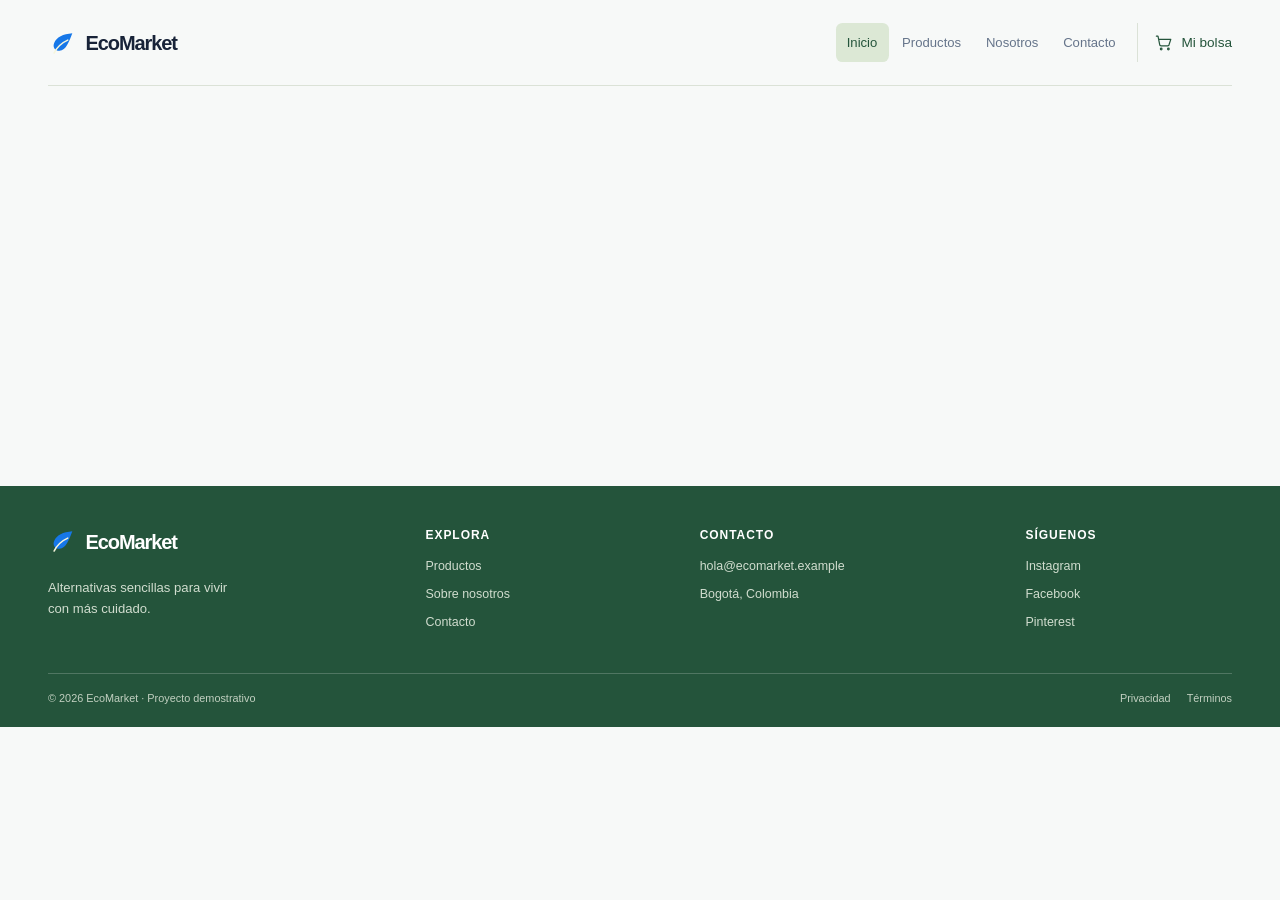
==== index.html @ 7939d9bd "feat: :construction: interfaz principal" ====
<!doctype html>
<html lang="es">
  <head>
    <meta charset="utf-8">
    <meta name="viewport" content="width=device-width, initial-scale=1">
    <meta name="theme-color" content="#f7f9f8">
    <meta name="description" content="EcoMarket: alternativas reutilizables y sustentables para la vida cotidiana.">
    <title>EcoMarket | Consumo consciente</title>
    <link rel="stylesheet" href="css/main.css">
    <link rel="stylesheet" href="css/layout.css">
    <link rel="stylesheet" href="css/components.css">
    <link rel="stylesheet" href="css/animations.css">
  </head>
  <body>
    <a class="skip-link" href="#contenido">Saltar al contenido</a>
    <header class="site-header">
      <div class="site-header__inner page-wrap">
        <a class="brand" href="index.html" aria-label="EcoMarket, inicio">
          <svg class="brand__mark" viewBox="0 0 40 40" aria-hidden="true"><path d="M32 7C20 8 11 12 8 20c-2 5 1 10 7 10 9 0 13-13 17-23Z" fill="currentColor"/><path d="M8 33c4-8 9-13 18-17" fill="none" stroke="#f5f5dc" stroke-linecap="round" stroke-width="2"/></svg>
          <span>Eco<span class="brand__accent">Market</span></span>
        </a>
        <nav class="site-nav" aria-label="Navegación principal">
          <input class="site-nav__checkbox" id="menu-principal" type="checkbox" aria-label="Mostrar u ocultar menú">
          <label class="site-nav__button" for="menu-principal" aria-hidden="true"><span></span><span></span><span></span></label>
          <div class="site-nav__menu">
            <a class="site-nav__link site-nav__link--current" aria-current="page" href="index.html">Inicio</a>
            <a class="site-nav__link" href="views/productos.html">Productos</a>
            <a class="site-nav__link" href="views/sobre-nosotros.html">Nosotros</a>
            <a class="site-nav__link" href="views/contacto.html">Contacto</a>
            <a class="header-cart" href="views/productos.html" aria-label="Ver catálogo y bolsa demostrativa">
              <svg viewBox="0 0 24 24" aria-hidden="true"><path d="M3 4h2l2 10a2 2 0 0 0 2 2h8a2 2 0 0 0 2-2l2-6H6M10 20a1 1 0 1 1-2 0 1 1 0 0 1 2 0Zm9 0a1 1 0 1 1-2 0 1 1 0 0 1 2 0Z"/></svg>
              <span>Mi bolsa</span>
            </a>
          </div>
        </nav>
      </div>
    </header>

    <main id="contenido" class="page-placeholder"></main>

    <footer class="site-footer" id="footer">
      <div class="site-footer__main page-wrap">
        <div class="site-footer__brand">
          <a class="brand brand--footer" href="index.html"><svg class="brand__mark" viewBox="0 0 40 40" aria-hidden="true"><path d="M32 7C20 8 11 12 8 20c-2 5 1 10 7 10 9 0 13-13 17-23Z" fill="currentColor"/><path d="M8 33c4-8 9-13 18-17" fill="none" stroke="#f5f5dc" stroke-linecap="round" stroke-width="2"/></svg><span>Eco<span class="brand__accent">Market</span></span></a>
          <p>Alternativas sencillas para vivir<br>con más cuidado.</p>
        </div>
        <div class="site-footer__column"><h2>Explora</h2><a href="views/productos.html">Productos</a><a href="views/sobre-nosotros.html">Sobre nosotros</a><a href="views/contacto.html">Contacto</a></div>
        <div class="site-footer__column"><h2>Contacto</h2><a href="mailto:hola@ecomarket.example">hola@ecomarket.example</a><span>Bogotá, Colombia</span></div>
        <div class="site-footer__column"><h2>Síguenos</h2><a href="#footer">Instagram</a><a href="#footer">Facebook</a><a href="#footer">Pinterest</a></div>
      </div>
      <div class="site-footer__bottom page-wrap"><span>© 2026 EcoMarket · Proyecto demostrativo</span><div><a href="views/contacto.html#privacidad">Privacidad</a><a href="views/contacto.html#terminos">Términos</a></div></div>
    </footer>
  </body>
</html>
---- css/main.css ----
/* EcoMarket · tokens, reinicio y estilos globales */
:root {
  color-scheme: light;
  --color-primary: #2ecc71;
  --color-primary-dark: #27ae60;
  --color-brand: #1677e8;
  --color-brand-dark: #0c5fc4;
  --color-forest: #24543b;
  --color-leaf: #6c9567;
  --color-sage: #dce8d5;
  --color-beige: #f5f5dc;
  --color-background: #f7f9f8;
  --color-paper: #ffffff;
  --color-earth: #8b674f;
  --color-ink: #182338;
  --color-muted: #65748a;
  --color-line: #dbe2d7;
  --color-error: #b33f35;
  --color-success: #33754a;
  --font-body: "Segoe UI", Arial, sans-serif;
  --font-display: Georgia, "Times New Roman", serif;
  --radius-small: 0.4rem;
  --radius-medium: 0.9rem;
  --radius-large: 1.5rem;
  --content-width: 74rem;
  --shadow-soft: 0 0.8rem 2.2rem rgb(36 84 59 / 10%);
}

*,
*::before,
*::after { box-sizing: border-box; }

html { scroll-behavior: smooth; }
body { min-width: 20rem; margin: 0; background: var(--color-background); color: var(--color-ink); font-family: var(--font-body); font-size: 1rem; line-height: 1.6; }
img, svg { display: block; max-width: 100%; }
img { height: auto; }
button, input, textarea, select { font: inherit; }
a { color: inherit; text-decoration: none; }
button, a, input, textarea, select { -webkit-tap-highlight-color: transparent; }
h1, h2, h3, h4, p, figure { margin: 0; }
ul, ol { margin: 0; padding: 0; }

:focus-visible { outline: 3px solid #9a632f; outline-offset: 4px; }
::selection { background: var(--color-sage); color: var(--color-forest); }

.page-wrap { width: min(var(--content-width), calc(100% - 2rem)); margin-inline: auto; }
.visually-hidden { position: absolute; width: 1px; height: 1px; overflow: hidden; clip: rect(0, 0, 0, 0); white-space: nowrap; clip-path: inset(50%); }
.skip-link { position: fixed; z-index: 100; top: 0.75rem; left: 0.75rem; padding: 0.65rem 1rem; transform: translateY(-160%); border-radius: var(--radius-small); background: var(--color-forest); color: white; }
.skip-link:focus { transform: translateY(0); }
.page-placeholder { min-height: 25rem; }

@media (min-width: 48rem) {
  .page-wrap { width: min(var(--content-width), calc(100% - 4rem)); }
}

@media (prefers-reduced-motion: reduce) {
  *, *::before, *::after { scroll-behavior: auto !important; animation-duration: 0.01ms !important; animation-iteration-count: 1 !important; transition-duration: 0.01ms !important; }
}
---- css/layout.css ----
/* EcoMarket · cabecera, navegación y pie compartidos */
.site-header { position: relative; z-index: 10; background: var(--color-background); }
.site-header__inner { display: flex; min-height: 4.8rem; align-items: center; justify-content: space-between; border-bottom: 1px solid var(--color-line); }
.brand { display: inline-flex; align-items: center; gap: 0.45rem; color: var(--color-ink); font-size: 1.25rem; font-weight: 750; letter-spacing: -0.055em; line-height: 1; }
.brand__mark { width: 1.9rem; color: var(--color-brand); }
.brand__accent { color: inherit; font-weight: 750; }

.site-nav { position: relative; }
.site-nav__checkbox { position: absolute; z-index: 2; top: 0; right: 0; width: 2.75rem; height: 2.75rem; margin: 0; opacity: 0; cursor: pointer; }
.site-nav__button { display: grid; width: 2.75rem; height: 2.75rem; align-content: center; justify-items: center; gap: 0.28rem; border: 1px solid var(--color-line); border-radius: 50%; color: var(--color-forest); cursor: pointer; }
.site-nav__button span { width: 1rem; height: 1px; background: currentColor; transition: transform 180ms ease, opacity 180ms ease; }
.site-nav__checkbox:focus-visible + .site-nav__button { outline: 3px solid #9a632f; outline-offset: 4px; }
.site-nav__checkbox:checked + .site-nav__button span:first-child { transform: translateY(0.29rem) rotate(45deg); }
.site-nav__checkbox:checked + .site-nav__button span:nth-child(2) { opacity: 0; }
.site-nav__checkbox:checked + .site-nav__button span:last-child { transform: translateY(-0.29rem) rotate(-45deg); }
.site-nav__menu { position: absolute; top: calc(100% + 0.75rem); right: 0; display: none; min-width: min(17rem, calc(100vw - 2rem)); gap: 0.2rem; padding: 0.7rem; border: 1px solid var(--color-line); border-radius: var(--radius-medium); background: var(--color-paper); box-shadow: var(--shadow-soft); }
.site-nav__checkbox:checked ~ .site-nav__menu { display: grid; }
.site-nav__link { padding: 0.7rem 0.8rem; border-radius: var(--radius-small); color: var(--color-muted); font-size: 0.88rem; }
.site-nav__link:hover, .site-nav__link--current { background: var(--color-sage); color: var(--color-forest); }
.header-cart { display: flex; align-items: center; gap: 0.5rem; padding: 0.65rem 0.8rem; border-top: 1px solid var(--color-line); color: var(--color-forest); font-size: 0.85rem; }
.header-cart svg { width: 1.2rem; fill: none; stroke: currentColor; stroke-linecap: round; stroke-linejoin: round; stroke-width: 1.5; }

.site-footer { background: var(--color-forest); color: #eef3e9; }
.site-footer__main { display: grid; grid-template-columns: repeat(2, minmax(0, 1fr)); gap: 1.8rem 1rem; padding-block: 2.5rem; }
.site-footer__brand { grid-column: 1 / -1; }
.brand--footer { color: white; }
.brand--footer .brand__accent { color: inherit; }
.site-footer__brand > p { margin-top: 0.8rem; color: #d1ddcf; font-size: 0.82rem; }
.site-footer__column { display: flex; flex-direction: column; align-items: flex-start; gap: 0.5rem; color: #d1ddcf; font-size: 0.78rem; }
.site-footer__column h2 { margin-bottom: 0.2rem; color: white; font-family: var(--font-body); font-size: 0.75rem; font-weight: 700; letter-spacing: 0.08em; text-transform: uppercase; }
.site-footer__column a:hover, .site-footer__bottom a:hover { color: white; text-decoration: underline; text-underline-offset: 0.2em; }
.site-footer__bottom { display: flex; flex-direction: column; gap: 0.7rem; padding-block: 1rem 1.25rem; border-top: 1px solid rgb(255 255 255 / 20%); color: #c2d0c1; font-size: 0.68rem; }
.site-footer__bottom div { display: flex; gap: 1rem; }

@media (min-width: 42rem) {
  .site-footer__main { grid-template-columns: 1.4fr 1fr 1.2fr 0.8fr; }
  .site-footer__brand { grid-column: auto; }
  .site-footer__bottom { flex-direction: row; justify-content: space-between; }
}

@media (min-width: 54rem) {
  .site-header__inner { min-height: 5.4rem; }
  .site-nav__checkbox, .site-nav__button { display: none; }
  .site-nav__menu, .site-nav__checkbox:not(:checked) ~ .site-nav__menu, .site-nav__checkbox:checked ~ .site-nav__menu { position: static; display: flex; min-width: 0; align-items: center; gap: 0.15rem; padding: 0; border: 0; background: transparent; box-shadow: none; }
  .site-nav__link { padding: 0.55rem 0.7rem; font-size: 0.82rem; }
  .header-cart { margin-left: 0.5rem; padding: 0.55rem 0 0.55rem 1rem; border-top: 0; border-left: 1px solid var(--color-line); }
}
---- css/components.css ----
/* EcoMarket · componentes que se reutilizan en las vistas */
.button { display: inline-flex; min-height: 3rem; align-items: center; justify-content: center; gap: 0.6rem; padding: 0.7rem 1.2rem; border: 1px solid transparent; border-radius: var(--radius-small); font-size: 0.88rem; font-weight: 650; transition: color 180ms ease, background-color 180ms ease, border-color 180ms ease, transform 180ms ease; }
.button--primary { background: var(--color-primary-dark); color: white; }
.button--primary:hover { transform: translateY(-2px); background: var(--color-forest); }
.button--outline { border-color: var(--color-forest); color: var(--color-forest); }
.button--outline:hover { background: var(--color-forest); color: white; }
.button svg { width: 1.1rem; fill: none; stroke: currentColor; stroke-linecap: round; stroke-linejoin: round; stroke-width: 1.6; }

.card { overflow: hidden; border: 1px solid var(--color-line); border-radius: var(--radius-medium); background: var(--color-paper); transition: transform 200ms ease, box-shadow 200ms ease; }
.card:hover { transform: translateY(-3px); box-shadow: var(--shadow-soft); }

.field { display: grid; gap: 0.35rem; }
.field label { color: var(--color-forest); font-size: 0.8rem; font-weight: 650; }
.field input, .field textarea, .field select { width: 100%; min-height: 2.8rem; padding: 0.65rem 0.75rem; border: 1px solid var(--color-line); border-radius: var(--radius-small); background: var(--color-paper); color: var(--color-ink); }
.field textarea { min-height: 7rem; resize: vertical; }
.field input:focus, .field textarea:focus, .field select:focus { border-color: var(--color-primary-dark); outline: 0; box-shadow: 0 0 0 3px rgb(39 174 96 / 15%); }
---- css/animations.css ----
/* EcoMarket · transiciones suaves, sin bloquear controles ni contenido */
@keyframes appear { from { opacity: 0; transform: translateY(0.4rem); } to { opacity: 1; transform: translateY(0); } }

.button, .card, .site-nav__link, .site-footer__column a { transition-timing-function: ease; }
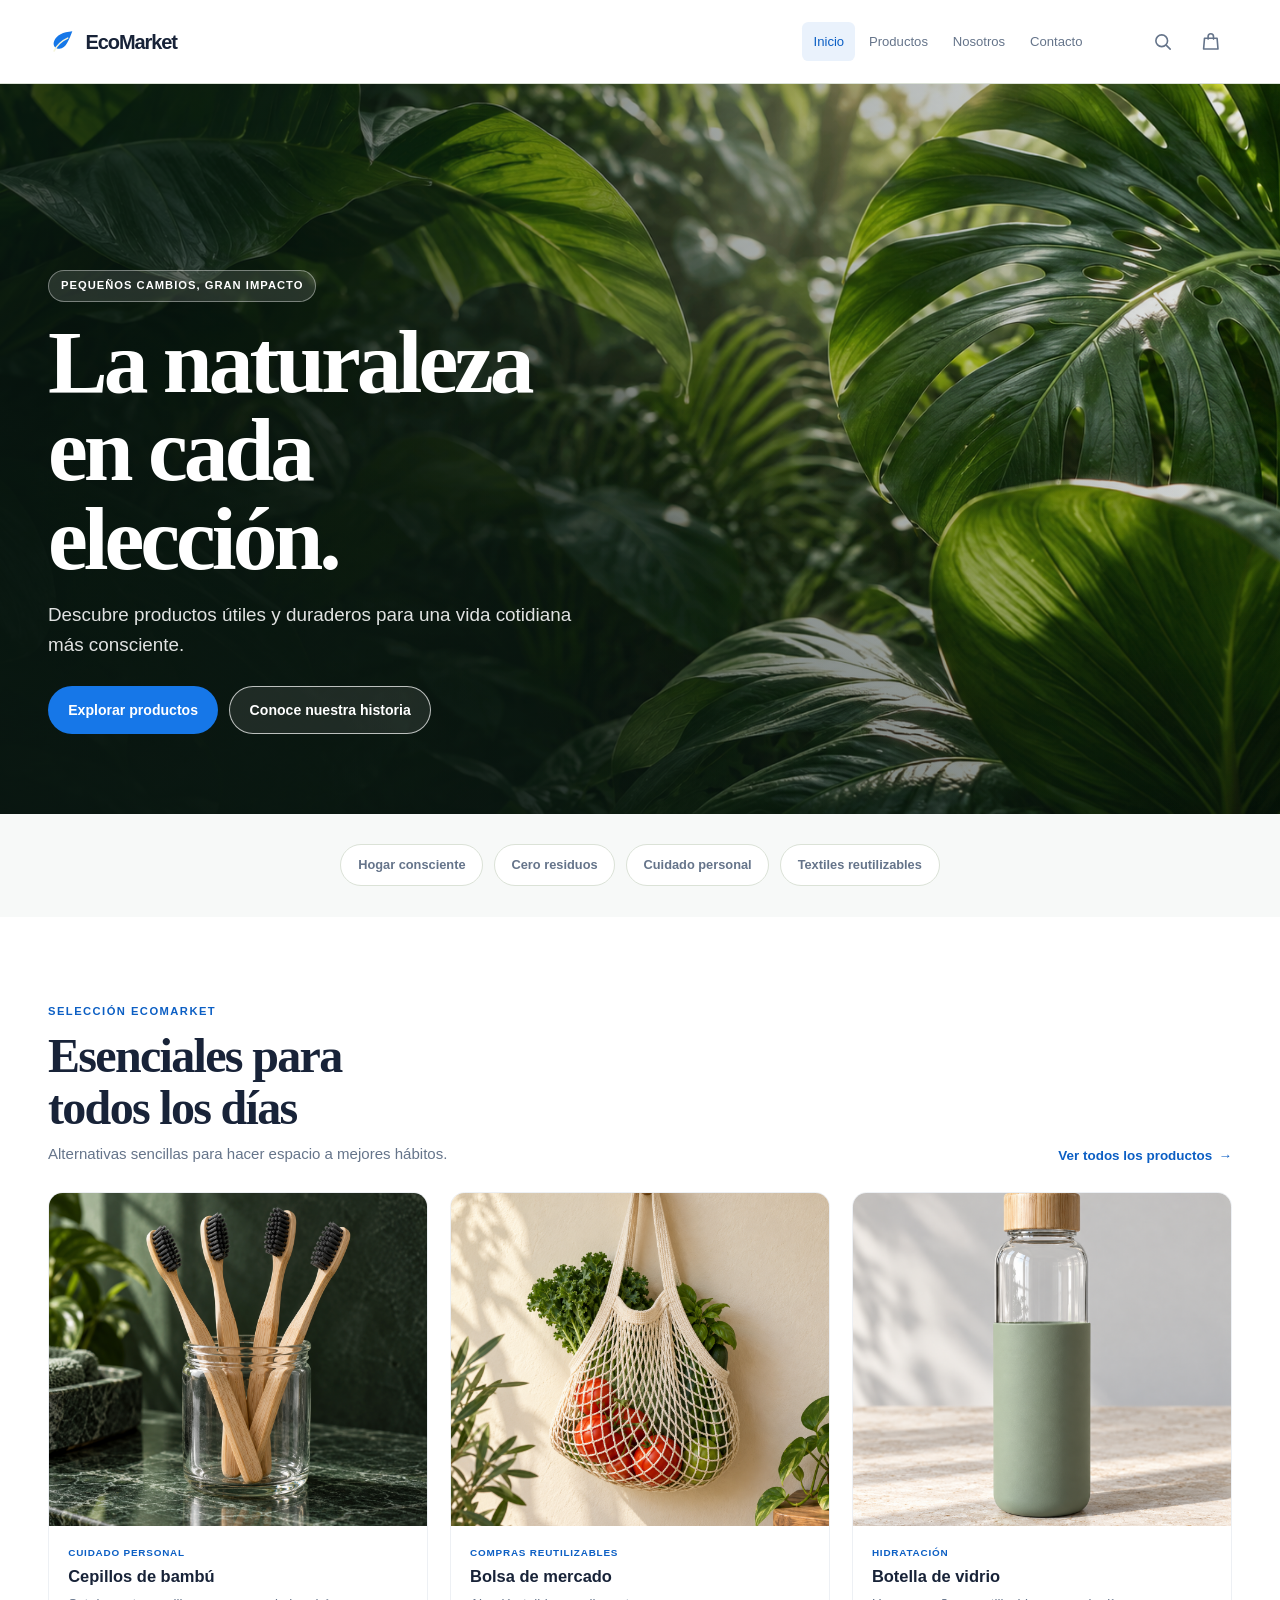
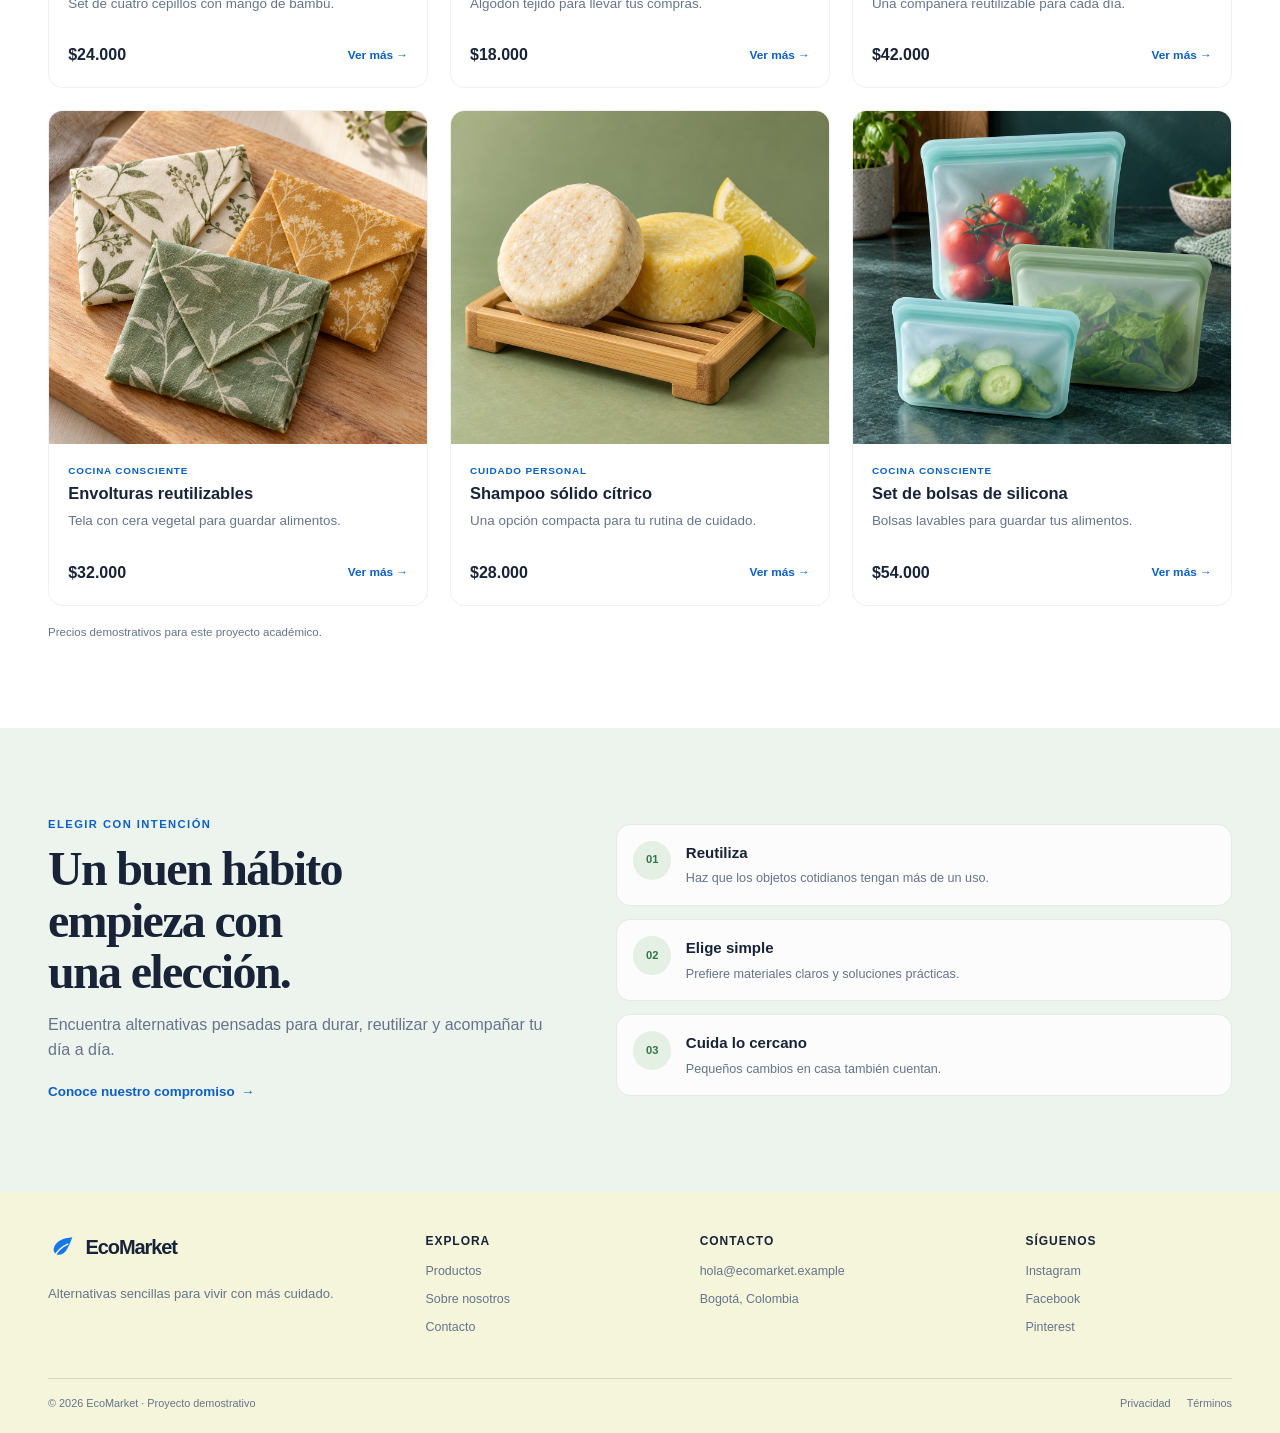
==== commit 4725fd81: "feat: agregue productos" ====
--- a/index.html
+++ b/index.html
@@ -1,11 +1,11 @@
-<!doctype html>
+﻿<!doctype html>
 <html lang="es">
   <head>
     <meta charset="utf-8">
     <meta name="viewport" content="width=device-width, initial-scale=1">
     <meta name="theme-color" content="#f7f9f8">
-    <meta name="description" content="EcoMarket: alternativas reutilizables y sustentables para la vida cotidiana.">
-    <title>EcoMarket | Consumo consciente</title>
+    <meta name="description" content="Encuentra productos reutilizables y conscientes para tu hogar, cuidado personal y compras diarias en EcoMarket.">
+    <title>EcoMarket | Compra consciente, vive mejor</title>
     <link rel="stylesheet" href="css/main.css">
     <link rel="stylesheet" href="css/layout.css">
     <link rel="stylesheet" href="css/components.css">
@@ -19,30 +19,161 @@
           <svg class="brand__mark" viewBox="0 0 40 40" aria-hidden="true"><path d="M32 7C20 8 11 12 8 20c-2 5 1 10 7 10 9 0 13-13 17-23Z" fill="currentColor"/><path d="M8 33c4-8 9-13 18-17" fill="none" stroke="#f5f5dc" stroke-linecap="round" stroke-width="2"/></svg>
           <span>Eco<span class="brand__accent">Market</span></span>
         </a>
-        <nav class="site-nav" aria-label="Navegación principal">
-          <input class="site-nav__checkbox" id="menu-principal" type="checkbox" aria-label="Mostrar u ocultar menú">
-          <label class="site-nav__button" for="menu-principal" aria-hidden="true"><span></span><span></span><span></span></label>
-          <div class="site-nav__menu">
-            <a class="site-nav__link site-nav__link--current" aria-current="page" href="index.html">Inicio</a>
-            <a class="site-nav__link" href="views/productos.html">Productos</a>
-            <a class="site-nav__link" href="views/sobre-nosotros.html">Nosotros</a>
-            <a class="site-nav__link" href="views/contacto.html">Contacto</a>
-            <a class="header-cart" href="views/productos.html" aria-label="Ver catálogo y bolsa demostrativa">
-              <svg viewBox="0 0 24 24" aria-hidden="true"><path d="M3 4h2l2 10a2 2 0 0 0 2 2h8a2 2 0 0 0 2-2l2-6H6M10 20a1 1 0 1 1-2 0 1 1 0 0 1 2 0Zm9 0a1 1 0 1 1-2 0 1 1 0 0 1 2 0Z"/></svg>
-              <span>Mi bolsa</span>
+        <div class="site-header__actions">
+          <nav class="site-nav" aria-label="Navegación principal">
+            <input class="site-nav__checkbox" id="menu-principal" type="checkbox" aria-label="Mostrar u ocultar menú">
+            <label class="site-nav__button" for="menu-principal" aria-hidden="true"><span></span><span></span><span></span></label>
+            <div class="site-nav__menu">
+              <a class="site-nav__link site-nav__link--current" aria-current="page" href="index.html">Inicio</a>
+              <a class="site-nav__link" href="views/productos.html">Productos</a>
+              <a class="site-nav__link" href="views/sobre-nosotros.html">Nosotros</a>
+              <a class="site-nav__link" href="views/contacto.html">Contacto</a>
+            </div>
+          </nav>
+          <div class="header-quicklinks" aria-label="Accesos rápidos">
+            <a class="header-icon" href="views/productos.html" aria-label="Buscar productos" title="Buscar productos">
+              <svg viewBox="0 0 24 24" aria-hidden="true"><circle cx="10.8" cy="10.8" r="6.5"/><path d="m16 16 4.2 4.2"/></svg>
+            </a>
+            <a class="header-icon header-icon--bag" href="views/productos.html" aria-label="Ver catálogo y bolsa demostrativa" title="Ver catálogo y bolsa demostrativa">
+              <svg viewBox="0 0 24 24" aria-hidden="true"><path d="M5 8h14l1 12H4L5 8Z"/><path d="M9 9V6a3 3 0 0 1 6 0v3"/></svg>
             </a>
           </div>
-        </nav>
+        </div>
       </div>
     </header>
 
-    <main id="contenido" class="page-placeholder"></main>
+    <main id="contenido" class="home">
+      <section class="home-hero" aria-labelledby="home-title">
+        <img class="home-hero__image" src="img/hero/hojas-eco.png" alt="" fetchpriority="high" decoding="async">
+        <div class="home-hero__shade" aria-hidden="true"></div>
+        <div class="page-wrap home-hero__content">
+          <p class="eyebrow eyebrow--light">Pequeños cambios, gran impacto</p>
+          <h1 id="home-title">La naturaleza en cada elección.</h1>
+          <p class="home-hero__copy">Descubre productos útiles y duraderos para una vida cotidiana más consciente.</p>
+          <div class="home-hero__actions">
+            <a class="button button--primary" href="views/productos.html">Explorar productos</a>
+            <a class="button button--hero-outline" href="views/sobre-nosotros.html">Conoce nuestra historia</a>
+          </div>
+        </div>
+      </section>
+
+      <nav class="home-categories page-wrap" aria-label="Explorar categorías">
+        <a href="views/productos.html">Hogar consciente</a>
+        <a href="views/productos.html">Cero residuos</a>
+        <a href="views/productos.html">Cuidado personal</a>
+        <a href="views/productos.html">Textiles reutilizables</a>
+      </nav>
+
+      <section class="home-featured section-space" aria-labelledby="featured-title">
+        <div class="page-wrap">
+          <div class="section-heading">
+            <div>
+              <p class="eyebrow">Selección EcoMarket</p>
+              <h2 id="featured-title">Esenciales para todos los días</h2>
+              <p class="section-heading__copy">Alternativas sencillas para hacer espacio a mejores hábitos.</p>
+            </div>
+            <a class="text-link" href="views/productos.html">Ver todos los productos <span aria-hidden="true">→</span></a>
+          </div>
+
+          <div class="product-grid">
+            <article class="card product-card">
+              <a class="product-card__image" href="views/productos.html" aria-label="Ver cepillos de bambú">
+                <img src="img/products/cepillos-bambu.png" alt="Cuatro cepillos de bambú en un frasco de vidrio" loading="lazy" decoding="async">
+              </a>
+              <div class="product-card__body">
+                <p class="product-card__tag">Cuidado personal</p>
+                <h3><a href="views/productos.html">Cepillos de bambú</a></h3>
+                <p class="product-card__description">Set de cuatro cepillos con mango de bambú.</p>
+                <div class="product-card__bottom"><span class="product-card__price">$24.000</span><a class="product-card__link" href="views/productos.html">Ver más <span aria-hidden="true">→</span></a></div>
+              </div>
+            </article>
+
+            <article class="card product-card">
+              <a class="product-card__image" href="views/productos.html" aria-label="Ver bolsa de mercado de algodón">
+                <img src="img/products/bolsa-malla.png" alt="Bolsa de malla de algodón con verduras frescas" loading="lazy" decoding="async">
+              </a>
+              <div class="product-card__body">
+                <p class="product-card__tag">Compras reutilizables</p>
+                <h3><a href="views/productos.html">Bolsa de mercado</a></h3>
+                <p class="product-card__description">Algodón tejido para llevar tus compras.</p>
+                <div class="product-card__bottom"><span class="product-card__price">$18.000</span><a class="product-card__link" href="views/productos.html">Ver más <span aria-hidden="true">→</span></a></div>
+              </div>
+            </article>
+
+            <article class="card product-card">
+              <a class="product-card__image" href="views/productos.html" aria-label="Ver botella reutilizable de vidrio">
+                <img src="img/products/botella-vidrio.png" alt="Botella reutilizable de vidrio con funda verde y tapa de bambú" loading="lazy" decoding="async">
+              </a>
+              <div class="product-card__body">
+                <p class="product-card__tag">Hidratación</p>
+                <h3><a href="views/productos.html">Botella de vidrio</a></h3>
+                <p class="product-card__description">Una compañera reutilizable para cada día.</p>
+                <div class="product-card__bottom"><span class="product-card__price">$42.000</span><a class="product-card__link" href="views/productos.html">Ver más <span aria-hidden="true">→</span></a></div>
+              </div>
+            </article>
+
+            <article class="card product-card">
+              <a class="product-card__image" href="views/productos.html" aria-label="Ver envolturas reutilizables para alimentos">
+                <img src="img/products/envolturas-reusables.png" alt="Envolturas de tela reutilizables con estampados botánicos" loading="lazy" decoding="async">
+              </a>
+              <div class="product-card__body">
+                <p class="product-card__tag">Cocina consciente</p>
+                <h3><a href="views/productos.html">Envolturas reutilizables</a></h3>
+                <p class="product-card__description">Tela con cera vegetal para guardar alimentos.</p>
+                <div class="product-card__bottom"><span class="product-card__price">$32.000</span><a class="product-card__link" href="views/productos.html">Ver más <span aria-hidden="true">→</span></a></div>
+              </div>
+            </article>
+
+            <article class="card product-card">
+              <a class="product-card__image" href="views/productos.html" aria-label="Ver shampoo sólido cítrico">
+                <img src="img/products/shampoo-solido.png" alt="Barras sólidas de shampoo sobre una jabonera de bambú" loading="lazy" decoding="async">
+              </a>
+              <div class="product-card__body">
+                <p class="product-card__tag">Cuidado personal</p>
+                <h3><a href="views/productos.html">Shampoo sólido cítrico</a></h3>
+                <p class="product-card__description">Una opción compacta para tu rutina de cuidado.</p>
+                <div class="product-card__bottom"><span class="product-card__price">$28.000</span><a class="product-card__link" href="views/productos.html">Ver más <span aria-hidden="true">→</span></a></div>
+              </div>
+            </article>
+
+            <article class="card product-card">
+              <a class="product-card__image" href="views/productos.html" aria-label="Ver set de bolsas reutilizables de silicona">
+                <img src="img/products/bolsas-silicona.png" alt="Set de bolsas de silicona reutilizables para guardar alimentos" loading="lazy" decoding="async">
+              </a>
+              <div class="product-card__body">
+                <p class="product-card__tag">Cocina consciente</p>
+                <h3><a href="views/productos.html">Set de bolsas de silicona</a></h3>
+                <p class="product-card__description">Bolsas lavables para guardar tus alimentos.</p>
+                <div class="product-card__bottom"><span class="product-card__price">$54.000</span><a class="product-card__link" href="views/productos.html">Ver más <span aria-hidden="true">→</span></a></div>
+              </div>
+            </article>
+          </div>
+          <p class="price-note">Precios demostrativos para este proyecto académico.</p>
+        </div>
+      </section>
+
+      <section class="home-values" aria-labelledby="values-title">
+        <div class="page-wrap home-values__layout">
+          <div class="home-values__intro">
+            <p class="eyebrow">Elegir con intención</p>
+            <h2 id="values-title">Un buen hábito empieza con una elección.</h2>
+            <p>Encuentra alternativas pensadas para durar, reutilizar y acompañar tu día a día.</p>
+            <a class="text-link" href="views/sobre-nosotros.html">Conoce nuestro compromiso <span aria-hidden="true">→</span></a>
+          </div>
+          <div class="value-list">
+            <article class="value-item"><span aria-hidden="true">01</span><div><h3>Reutiliza</h3><p>Haz que los objetos cotidianos tengan más de un uso.</p></div></article>
+            <article class="value-item"><span aria-hidden="true">02</span><div><h3>Elige simple</h3><p>Prefiere materiales claros y soluciones prácticas.</p></div></article>
+            <article class="value-item"><span aria-hidden="true">03</span><div><h3>Cuida lo cercano</h3><p>Pequeños cambios en casa también cuentan.</p></div></article>
+          </div>
+        </div>
+      </section>
+    </main>
 
     <footer class="site-footer" id="footer">
       <div class="site-footer__main page-wrap">
         <div class="site-footer__brand">
           <a class="brand brand--footer" href="index.html"><svg class="brand__mark" viewBox="0 0 40 40" aria-hidden="true"><path d="M32 7C20 8 11 12 8 20c-2 5 1 10 7 10 9 0 13-13 17-23Z" fill="currentColor"/><path d="M8 33c4-8 9-13 18-17" fill="none" stroke="#f5f5dc" stroke-linecap="round" stroke-width="2"/></svg><span>Eco<span class="brand__accent">Market</span></span></a>
-          <p>Alternativas sencillas para vivir<br>con más cuidado.</p>
+          <p>Alternativas sencillas para vivir con más cuidado.</p>
         </div>
         <div class="site-footer__column"><h2>Explora</h2><a href="views/productos.html">Productos</a><a href="views/sobre-nosotros.html">Sobre nosotros</a><a href="views/contacto.html">Contacto</a></div>
         <div class="site-footer__column"><h2>Contacto</h2><a href="mailto:hola@ecomarket.example">hola@ecomarket.example</a><span>Bogotá, Colombia</span></div>
@@ -52,3 +183,4 @@
     </footer>
   </body>
 </html>
+
--- a/css/layout.css
+++ b/css/layout.css
@@ -1,35 +1,38 @@
-/* EcoMarket · cabecera, navegación y pie compartidos */
-.site-header { position: relative; z-index: 10; background: var(--color-background); }
-.site-header__inner { display: flex; min-height: 4.8rem; align-items: center; justify-content: space-between; border-bottom: 1px solid var(--color-line); }
-.brand { display: inline-flex; align-items: center; gap: 0.45rem; color: var(--color-ink); font-size: 1.25rem; font-weight: 750; letter-spacing: -0.055em; line-height: 1; }
+﻿/* EcoMarket · cabecera, navegación y pie compartidos */
+.site-header { position: relative; z-index: 10; border-bottom: 1px solid var(--color-line); background: var(--color-paper); }
+.site-header__inner { display: flex; min-height: 4.8rem; align-items: center; justify-content: space-between; }
+.brand { display: inline-flex; flex: 0 0 auto; align-items: center; gap: 0.45rem; color: var(--color-ink); font-size: 1.25rem; font-weight: 750; letter-spacing: -0.055em; line-height: 1; }
 .brand__mark { width: 1.9rem; color: var(--color-brand); }
 .brand__accent { color: inherit; font-weight: 750; }
 
+.site-header__actions { display: flex; align-items: center; gap: 0.2rem; }
 .site-nav { position: relative; }
 .site-nav__checkbox { position: absolute; z-index: 2; top: 0; right: 0; width: 2.75rem; height: 2.75rem; margin: 0; opacity: 0; cursor: pointer; }
 .site-nav__button { display: grid; width: 2.75rem; height: 2.75rem; align-content: center; justify-items: center; gap: 0.28rem; border: 1px solid var(--color-line); border-radius: 50%; color: var(--color-forest); cursor: pointer; }
 .site-nav__button span { width: 1rem; height: 1px; background: currentColor; transition: transform 180ms ease, opacity 180ms ease; }
-.site-nav__checkbox:focus-visible + .site-nav__button { outline: 3px solid #9a632f; outline-offset: 4px; }
+.site-nav__checkbox:focus-visible + .site-nav__button { outline: 3px solid var(--color-brand); outline-offset: 4px; }
 .site-nav__checkbox:checked + .site-nav__button span:first-child { transform: translateY(0.29rem) rotate(45deg); }
 .site-nav__checkbox:checked + .site-nav__button span:nth-child(2) { opacity: 0; }
 .site-nav__checkbox:checked + .site-nav__button span:last-child { transform: translateY(-0.29rem) rotate(-45deg); }
 .site-nav__menu { position: absolute; top: calc(100% + 0.75rem); right: 0; display: none; min-width: min(17rem, calc(100vw - 2rem)); gap: 0.2rem; padding: 0.7rem; border: 1px solid var(--color-line); border-radius: var(--radius-medium); background: var(--color-paper); box-shadow: var(--shadow-soft); }
 .site-nav__checkbox:checked ~ .site-nav__menu { display: grid; }
 .site-nav__link { padding: 0.7rem 0.8rem; border-radius: var(--radius-small); color: var(--color-muted); font-size: 0.88rem; }
-.site-nav__link:hover, .site-nav__link--current { background: var(--color-sage); color: var(--color-forest); }
-.header-cart { display: flex; align-items: center; gap: 0.5rem; padding: 0.65rem 0.8rem; border-top: 1px solid var(--color-line); color: var(--color-forest); font-size: 0.85rem; }
-.header-cart svg { width: 1.2rem; fill: none; stroke: currentColor; stroke-linecap: round; stroke-linejoin: round; stroke-width: 1.5; }
+.site-nav__link:hover, .site-nav__link--current { background: #eaf2fc; color: var(--color-brand-dark); }
+.header-quicklinks { display: flex; align-items: center; gap: 0.15rem; }
+.header-icon { display: grid; width: 2.65rem; height: 2.65rem; place-items: center; border-radius: 50%; color: var(--color-muted); transition: background-color 180ms ease, color 180ms ease; }
+.header-icon:hover { background: #eaf2fc; color: var(--color-brand-dark); }
+.header-icon svg { width: 1.35rem; fill: none; stroke: currentColor; stroke-linecap: round; stroke-linejoin: round; stroke-width: 1.8; }
 
-.site-footer { background: var(--color-forest); color: #eef3e9; }
+.site-footer { background: var(--color-beige); color: var(--color-ink); }
 .site-footer__main { display: grid; grid-template-columns: repeat(2, minmax(0, 1fr)); gap: 1.8rem 1rem; padding-block: 2.5rem; }
 .site-footer__brand { grid-column: 1 / -1; }
-.brand--footer { color: white; }
+.brand--footer { color: var(--color-ink); }
 .brand--footer .brand__accent { color: inherit; }
-.site-footer__brand > p { margin-top: 0.8rem; color: #d1ddcf; font-size: 0.82rem; }
-.site-footer__column { display: flex; flex-direction: column; align-items: flex-start; gap: 0.5rem; color: #d1ddcf; font-size: 0.78rem; }
-.site-footer__column h2 { margin-bottom: 0.2rem; color: white; font-family: var(--font-body); font-size: 0.75rem; font-weight: 700; letter-spacing: 0.08em; text-transform: uppercase; }
-.site-footer__column a:hover, .site-footer__bottom a:hover { color: white; text-decoration: underline; text-underline-offset: 0.2em; }
-.site-footer__bottom { display: flex; flex-direction: column; gap: 0.7rem; padding-block: 1rem 1.25rem; border-top: 1px solid rgb(255 255 255 / 20%); color: #c2d0c1; font-size: 0.68rem; }
+.site-footer__brand > p { max-width: 18rem; margin-top: 0.8rem; color: var(--color-muted); font-size: 0.82rem; }
+.site-footer__column { display: flex; flex-direction: column; align-items: flex-start; gap: 0.5rem; color: var(--color-muted); font-size: 0.78rem; }
+.site-footer__column h2 { margin-bottom: 0.2rem; color: var(--color-ink); font-family: var(--font-body); font-size: 0.75rem; font-weight: 700; letter-spacing: 0.08em; text-transform: uppercase; }
+.site-footer__column a:hover, .site-footer__bottom a:hover { color: var(--color-brand-dark); text-decoration: underline; text-underline-offset: 0.2em; }
+.site-footer__bottom { display: flex; flex-direction: column; gap: 0.7rem; padding-block: 1rem 1.25rem; border-top: 1px solid rgb(24 35 56 / 15%); color: var(--color-muted); font-size: 0.68rem; }
 .site-footer__bottom div { display: flex; gap: 1rem; }
 
 @media (min-width: 42rem) {
@@ -39,9 +42,19 @@
 }
 
 @media (min-width: 54rem) {
-  .site-header__inner { min-height: 5.4rem; }
+  .site-header__inner { min-height: 5.2rem; }
+  .site-header__actions { flex: 1; justify-content: flex-end; gap: clamp(1rem, 4vw, 3rem); margin-left: 2rem; }
   .site-nav__checkbox, .site-nav__button { display: none; }
   .site-nav__menu, .site-nav__checkbox:not(:checked) ~ .site-nav__menu, .site-nav__checkbox:checked ~ .site-nav__menu { position: static; display: flex; min-width: 0; align-items: center; gap: 0.15rem; padding: 0; border: 0; background: transparent; box-shadow: none; }
   .site-nav__link { padding: 0.55rem 0.7rem; font-size: 0.82rem; }
+  .header-quicklinks { gap: 0.35rem; }
+}
+
+@media (prefers-reduced-motion: reduce) {
+  .site-nav__button span, .header-icon { transition: none; }
+}
+.header-cart { display: flex; align-items: center; gap: 0.5rem; padding: 0.65rem 0.8rem; border-top: 1px solid var(--color-line); color: var(--color-forest); font-size: 0.85rem; }
+.header-cart svg { width: 1.2rem; fill: none; stroke: currentColor; stroke-linecap: round; stroke-linejoin: round; stroke-width: 1.5; }
+@media (min-width: 54rem) {
   .header-cart { margin-left: 0.5rem; padding: 0.55rem 0 0.55rem 1rem; border-top: 0; border-left: 1px solid var(--color-line); }
 }
--- a/css/components.css
+++ b/css/components.css
@@ -1,9 +1,11 @@
-/* EcoMarket · componentes que se reutilizan en las vistas */
-.button { display: inline-flex; min-height: 3rem; align-items: center; justify-content: center; gap: 0.6rem; padding: 0.7rem 1.2rem; border: 1px solid transparent; border-radius: var(--radius-small); font-size: 0.88rem; font-weight: 650; transition: color 180ms ease, background-color 180ms ease, border-color 180ms ease, transform 180ms ease; }
-.button--primary { background: var(--color-primary-dark); color: white; }
-.button--primary:hover { transform: translateY(-2px); background: var(--color-forest); }
+﻿/* EcoMarket · botones, campos y componentes de contenido */
+.button { display: inline-flex; min-height: 3rem; align-items: center; justify-content: center; gap: 0.6rem; padding: 0.7rem 1.2rem; border: 1px solid transparent; border-radius: 999px; font-size: 0.88rem; font-weight: 650; transition: color 180ms ease, background-color 180ms ease, border-color 180ms ease, transform 180ms ease; }
+.button--primary { background: var(--color-brand); color: white; }
+.button--primary:hover { transform: translateY(-2px); background: var(--color-brand-dark); }
 .button--outline { border-color: var(--color-forest); color: var(--color-forest); }
 .button--outline:hover { background: var(--color-forest); color: white; }
+.button--hero-outline { border-color: rgb(255 255 255 / 70%); background: rgb(255 255 255 / 9%); color: white; backdrop-filter: blur(5px); }
+.button--hero-outline:hover { background: white; color: var(--color-ink); }
 .button svg { width: 1.1rem; fill: none; stroke: currentColor; stroke-linecap: round; stroke-linejoin: round; stroke-width: 1.6; }
 
 .card { overflow: hidden; border: 1px solid var(--color-line); border-radius: var(--radius-medium); background: var(--color-paper); transition: transform 200ms ease, box-shadow 200ms ease; }
@@ -13,4 +15,85 @@
 .field label { color: var(--color-forest); font-size: 0.8rem; font-weight: 650; }
 .field input, .field textarea, .field select { width: 100%; min-height: 2.8rem; padding: 0.65rem 0.75rem; border: 1px solid var(--color-line); border-radius: var(--radius-small); background: var(--color-paper); color: var(--color-ink); }
 .field textarea { min-height: 7rem; resize: vertical; }
-.field input:focus, .field textarea:focus, .field select:focus { border-color: var(--color-primary-dark); outline: 0; box-shadow: 0 0 0 3px rgb(39 174 96 / 15%); }
+.field input:focus, .field textarea:focus, .field select:focus { border-color: var(--color-brand); outline: 0; box-shadow: 0 0 0 3px rgb(22 119 232 / 15%); }
+
+.home-hero { position: relative; isolation: isolate; min-height: 34rem; overflow: hidden; background: var(--color-forest); color: white; }
+.home-hero__image, .home-hero__shade { position: absolute; z-index: -1; inset: 0; width: 100%; height: 100%; }
+.home-hero__image { object-fit: cover; object-position: center 51%; }
+.home-hero__shade { background: linear-gradient(90deg, rgb(9 23 18 / 76%) 0%, rgb(9 23 18 / 46%) 47%, rgb(9 23 18 / 7%) 100%), linear-gradient(0deg, rgb(9 23 18 / 34%), transparent 58%); }
+.home-hero__content { display: flex; min-height: inherit; flex-direction: column; align-items: flex-start; justify-content: flex-end; padding-block: 7rem 3.6rem; animation: appear 650ms ease-out both; }
+.eyebrow { margin-bottom: 0.55rem; color: var(--color-brand-dark); font-size: 0.7rem; font-weight: 750; letter-spacing: 0.13em; text-transform: uppercase; }
+.eyebrow--light { display: inline-flex; align-items: center; margin-bottom: 1rem; padding: 0.38rem 0.75rem; border: 1px solid rgb(255 255 255 / 38%); border-radius: 999px; background: rgb(255 255 255 / 12%); color: white; letter-spacing: 0.09em; }
+.home-hero h1 { max-width: 12ch; font-family: var(--font-display); font-size: clamp(2.8rem, 7vw, 5.6rem); font-weight: 700; letter-spacing: -0.045em; line-height: 0.99; text-wrap: balance; }
+.home-hero__copy { max-width: 35rem; margin-top: 1rem; color: rgb(255 255 255 / 88%); font-size: clamp(1rem, 1.7vw, 1.18rem); line-height: 1.6; }
+.home-hero__actions { display: flex; flex-wrap: wrap; gap: 0.7rem; margin-top: 1.6rem; }
+
+.home-categories { display: flex; flex-wrap: wrap; justify-content: center; gap: 0.65rem; padding-block: 1.65rem; }
+.home-categories a { padding: 0.62rem 1.05rem; border: 1px solid var(--color-line); border-radius: 999px; background: var(--color-paper); color: var(--color-muted); font-size: 0.8rem; font-weight: 600; transition: background-color 180ms ease, border-color 180ms ease, color 180ms ease; }
+.home-categories a:hover { border-color: #bad6f6; background: #eaf2fc; color: var(--color-brand-dark); }
+
+.section-space { padding-block: clamp(3.25rem, 7vw, 5.4rem); }
+.home-featured { background: var(--color-paper); }
+.section-heading { display: flex; align-items: flex-end; justify-content: space-between; gap: 2rem; margin-bottom: 1.6rem; }
+.section-heading h2, .home-values h2 { max-width: 19ch; font-family: var(--font-display); font-size: clamp(1.8rem, 4vw, 3rem); letter-spacing: -0.035em; line-height: 1.08; text-wrap: balance; }
+.section-heading__copy { margin-top: 0.55rem; color: var(--color-muted); font-size: 0.94rem; }
+.text-link { display: inline-flex; flex: 0 0 auto; align-items: center; gap: 0.4rem; color: var(--color-brand-dark); font-size: 0.84rem; font-weight: 700; }
+.text-link span, .product-card__link span { transition: transform 160ms ease; }
+.text-link:hover span, .product-card__link:hover span { transform: translateX(3px); }
+
+.product-grid { display: grid; grid-template-columns: repeat(2, minmax(0, 1fr)); gap: 0.9rem; align-items: stretch; }
+.product-card { display: flex; min-width: 0; flex-direction: column; border-color: #edf0f4; border-radius: var(--radius-medium); }
+.product-card__image { display: block; aspect-ratio: 1 / 0.92; overflow: hidden; background: #edf1ed; }
+.product-card__image img { width: 100%; height: 100%; object-fit: cover; transition: transform 350ms ease; }
+.product-card:hover .product-card__image img { transform: scale(1.035); }
+.product-card__body { display: flex; flex: 1; flex-direction: column; padding: 0.85rem; }
+.product-card__tag { margin-bottom: 0.3rem; color: var(--color-brand-dark); font-size: 0.62rem; font-weight: 750; letter-spacing: 0.08em; text-transform: uppercase; }
+.product-card h3 { font-size: 0.95rem; font-weight: 720; line-height: 1.3; }
+.product-card h3 a:hover { color: var(--color-brand-dark); }
+.product-card__description { display: -webkit-box; min-height: 2.55em; overflow: hidden; margin-top: 0.4rem; color: var(--color-muted); font-size: 0.78rem; line-height: 1.45; -webkit-box-orient: vertical; -webkit-line-clamp: 2; }
+.product-card__bottom { display: flex; align-items: center; justify-content: space-between; gap: 0.45rem; margin-top: auto; padding-top: 0.9rem; }
+.product-card__price { color: var(--color-ink); font-size: 0.94rem; font-weight: 760; white-space: nowrap; }
+.product-card__link { display: inline-flex; align-items: center; gap: 0.2rem; color: var(--color-brand-dark); font-size: 0.74rem; font-weight: 700; white-space: nowrap; }
+.price-note { margin-top: 1.1rem; color: var(--color-muted); font-size: 0.72rem; }
+
+.home-values { padding-block: clamp(3.5rem, 7vw, 5.5rem); background: #edf3ed; }
+.home-values__layout { display: grid; gap: 2.5rem; }
+.home-values__intro > p:not(.eyebrow) { max-width: 35rem; margin-top: 0.85rem; color: var(--color-muted); }
+.home-values__intro .text-link { margin-top: 1.15rem; }
+.value-list { display: grid; gap: 0.75rem; }
+.value-item { display: flex; align-items: flex-start; gap: 0.9rem; padding: 1rem; border: 1px solid rgb(36 84 59 / 10%); border-radius: var(--radius-medium); background: rgb(255 255 255 / 76%); }
+.value-item > span { display: grid; flex: 0 0 2.4rem; width: 2.4rem; height: 2.4rem; place-items: center; border-radius: 50%; background: #e5f0e5; color: var(--color-success); font-size: 0.7rem; font-weight: 750; }
+.value-item h3 { font-size: 0.94rem; }
+.value-item p { margin-top: 0.2rem; color: var(--color-muted); font-size: 0.79rem; }
+
+@media (max-width: 23rem) {
+  .product-grid { grid-template-columns: minmax(0, 1fr); }
+  .product-card__image { aspect-ratio: 1 / 0.78; }
+  .section-heading { align-items: flex-start; flex-direction: column; gap: 0.8rem; }
+  .home-hero__actions { align-items: stretch; flex-direction: column; width: 100%; }
+  .home-hero__actions .button { width: 100%; }
+}
+
+@media (min-width: 48rem) {
+  .home-hero { min-height: clamp(34rem, 57vw, 46rem); }
+  .home-hero__content { padding-block: 8rem 5rem; }
+  .home-categories { padding-block: 1.9rem; }
+  .product-grid { grid-template-columns: repeat(3, minmax(0, 1fr)); gap: 1.15rem; }
+  .product-card__image { aspect-ratio: 1 / 0.88; }
+  .product-card__body { padding: 1.15rem; }
+  .product-card h3 { font-size: 1.03rem; }
+  .product-card__description { font-size: 0.84rem; }
+  .product-card__price { font-size: 1rem; }
+  .home-values__layout { grid-template-columns: 0.9fr 1.1fr; align-items: center; gap: 4rem; }
+  .value-list { gap: 0.85rem; }
+}
+
+@media (min-width: 70rem) {
+  .product-grid { gap: 1.35rem; }
+  .product-card__body { padding: 1.2rem; }
+}
+
+@media (prefers-reduced-motion: reduce) {
+  .button, .card, .product-card__image img, .text-link span, .product-card__link span { transition: none; }
+  .home-hero__content { animation: none; }
+}
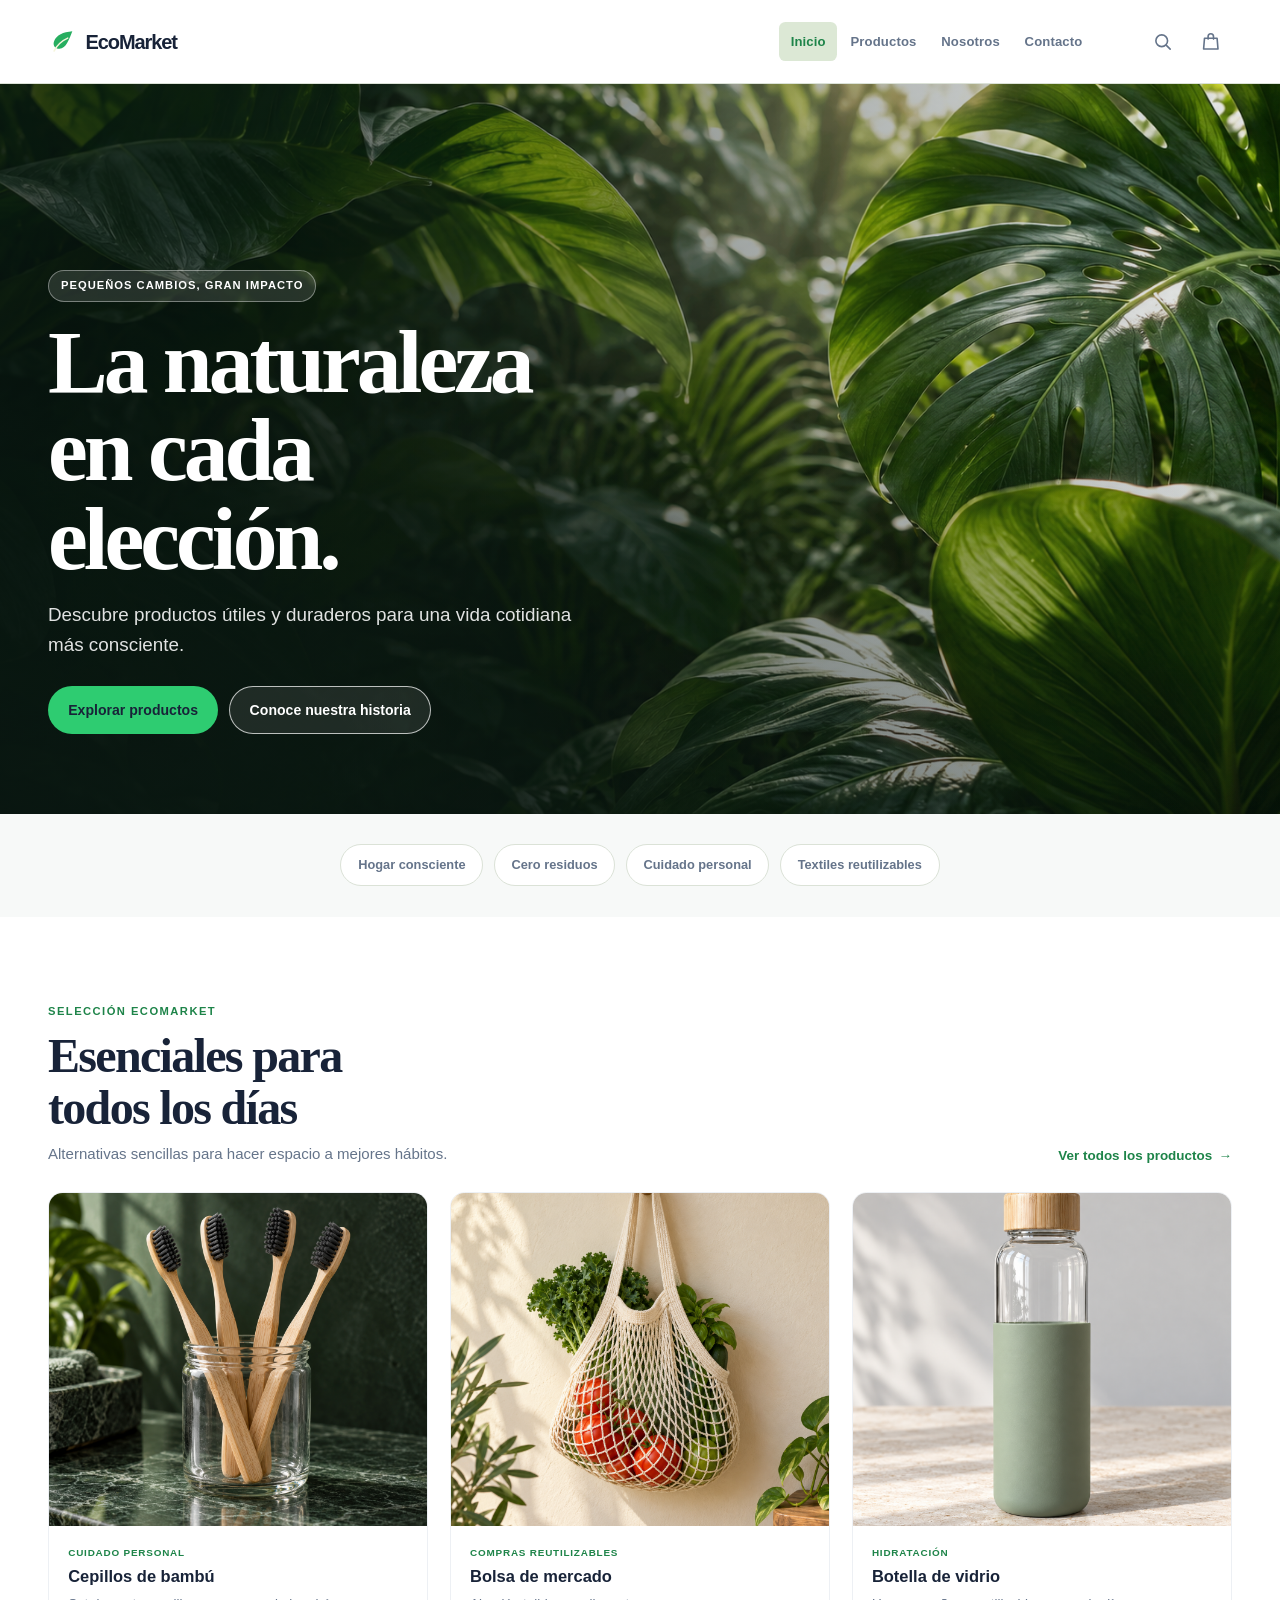
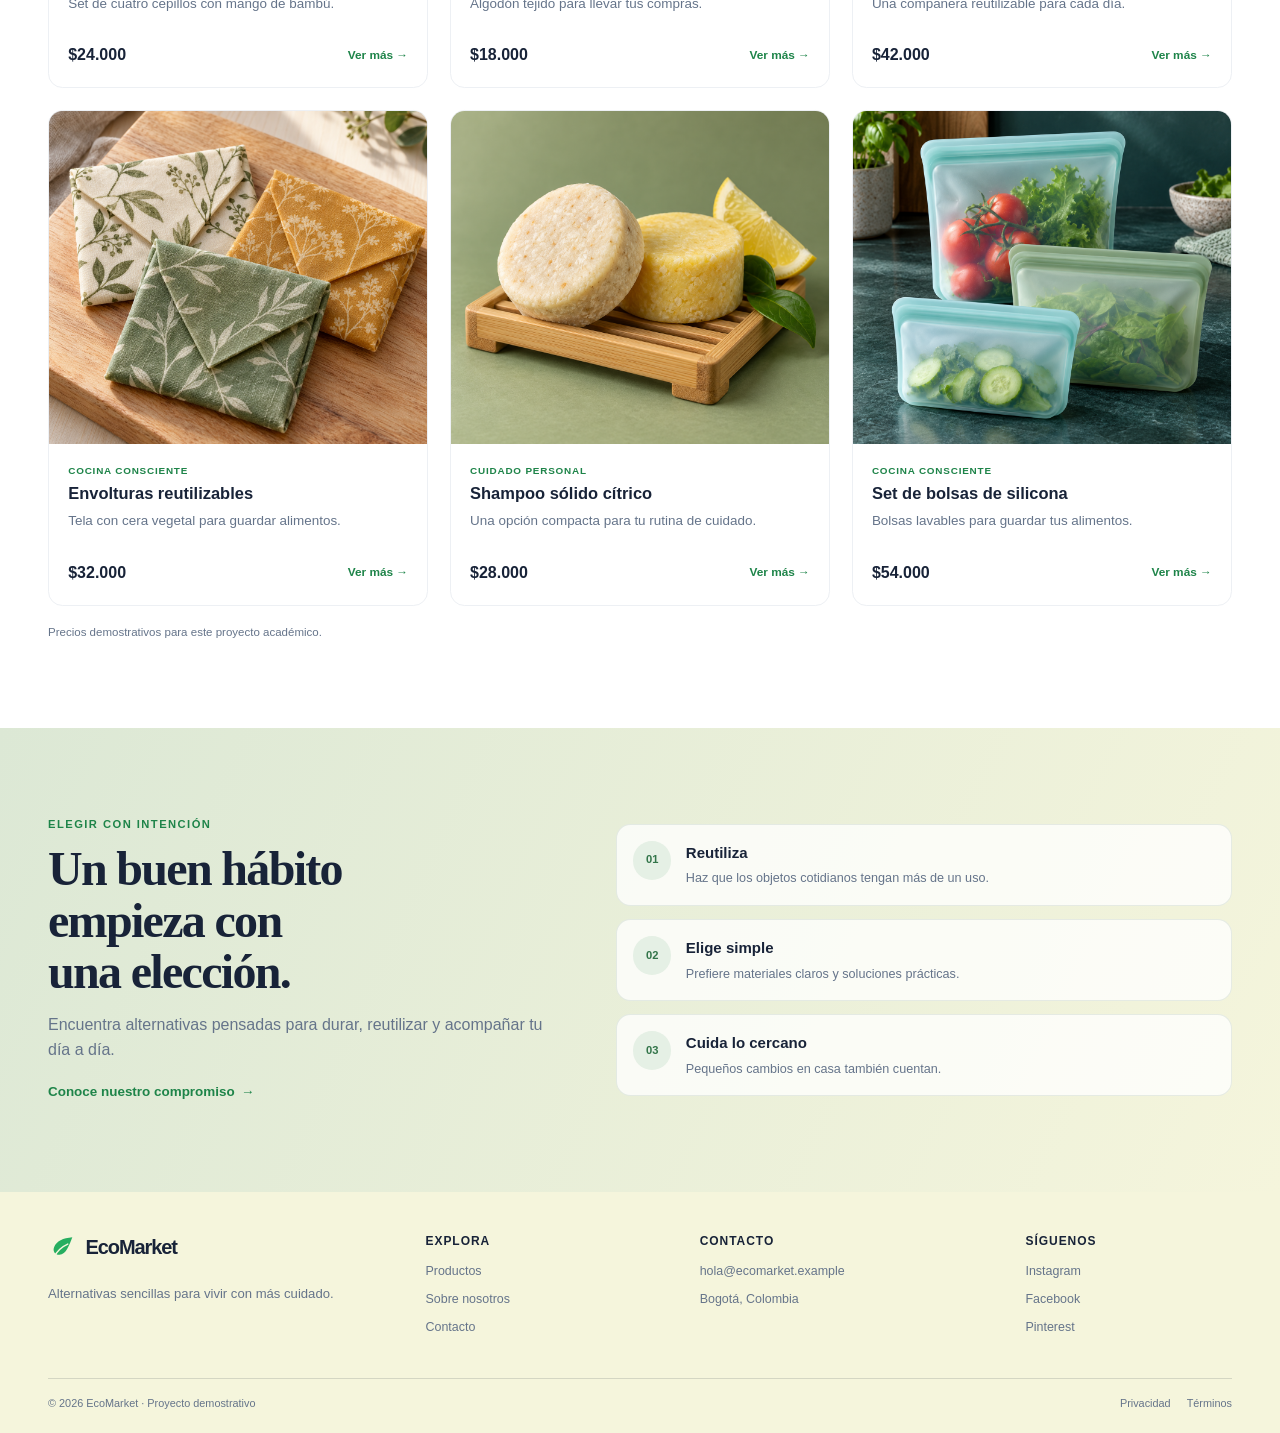
==== commit d421ac33: "feat: complete catalog and brand-story requirements" ====
--- a/index.html
+++ b/index.html
@@ -1,9 +1,10 @@
-﻿<!doctype html>
+<!doctype html>
 <html lang="es">
   <head>
     <meta charset="utf-8">
     <meta name="viewport" content="width=device-width, initial-scale=1">
     <meta name="theme-color" content="#f7f9f8">
+    <link rel="icon" type="image/svg+xml" href="img/icons/eco-leaf.svg">
     <meta name="description" content="Encuentra productos reutilizables y conscientes para tu hogar, cuidado personal y compras diarias en EcoMarket.">
     <title>EcoMarket | Compra consciente, vive mejor</title>
     <link rel="stylesheet" href="css/main.css">
--- a/css/main.css
+++ b/css/main.css
@@ -1,10 +1,10 @@
-/* EcoMarket · tokens, reinicio y estilos globales */
+/* EcoMarket · verdes naturales y tierra, reinicio y estilos globales */
 :root {
   color-scheme: light;
   --color-primary: #2ecc71;
   --color-primary-dark: #27ae60;
-  --color-brand: #1677e8;
-  --color-brand-dark: #0c5fc4;
+  --color-brand: #27ae60;
+  --color-brand-dark: #1e8449;
   --color-forest: #24543b;
   --color-leaf: #6c9567;
   --color-sage: #dce8d5;
--- a/css/layout.css
+++ b/css/layout.css
@@ -16,11 +16,11 @@
 .site-nav__checkbox:checked + .site-nav__button span:last-child { transform: translateY(-0.29rem) rotate(-45deg); }
 .site-nav__menu { position: absolute; top: calc(100% + 0.75rem); right: 0; display: none; min-width: min(17rem, calc(100vw - 2rem)); gap: 0.2rem; padding: 0.7rem; border: 1px solid var(--color-line); border-radius: var(--radius-medium); background: var(--color-paper); box-shadow: var(--shadow-soft); }
 .site-nav__checkbox:checked ~ .site-nav__menu { display: grid; }
-.site-nav__link { padding: 0.7rem 0.8rem; border-radius: var(--radius-small); color: var(--color-muted); font-size: 0.88rem; }
-.site-nav__link:hover, .site-nav__link--current { background: #eaf2fc; color: var(--color-brand-dark); }
+.site-nav__link { padding: 0.7rem 0.8rem; border-radius: var(--radius-small); color: var(--color-muted); font-size: 0.88rem; font-weight: 700; letter-spacing: 0.01em; }
+.site-nav__link:hover, .site-nav__link--current { background: var(--color-sage); color: var(--color-brand-dark); }
 .header-quicklinks { display: flex; align-items: center; gap: 0.15rem; }
 .header-icon { display: grid; width: 2.65rem; height: 2.65rem; place-items: center; border-radius: 50%; color: var(--color-muted); transition: background-color 180ms ease, color 180ms ease; }
-.header-icon:hover { background: #eaf2fc; color: var(--color-brand-dark); }
+.header-icon:hover { background: var(--color-sage); color: var(--color-brand-dark); }
 .header-icon svg { width: 1.35rem; fill: none; stroke: currentColor; stroke-linecap: round; stroke-linejoin: round; stroke-width: 1.8; }
 
 .site-footer { background: var(--color-beige); color: var(--color-ink); }
@@ -53,7 +53,7 @@
 @media (prefers-reduced-motion: reduce) {
   .site-nav__button span, .header-icon { transition: none; }
 }
-.header-cart { display: flex; align-items: center; gap: 0.5rem; padding: 0.65rem 0.8rem; border-top: 1px solid var(--color-line); color: var(--color-forest); font-size: 0.85rem; }
+.header-cart { display: flex; align-items: center; gap: 0.5rem; padding: 0.65rem 0.8rem; border-top: 1px solid var(--color-line); color: var(--color-forest); font-size: 0.85rem; font-weight: 700; letter-spacing: 0.01em; }
 .header-cart svg { width: 1.2rem; fill: none; stroke: currentColor; stroke-linecap: round; stroke-linejoin: round; stroke-width: 1.5; }
 @media (min-width: 54rem) {
   .header-cart { margin-left: 0.5rem; padding: 0.55rem 0 0.55rem 1rem; border-top: 0; border-left: 1px solid var(--color-line); }
--- a/css/components.css
+++ b/css/components.css
@@ -1,7 +1,7 @@
-﻿/* EcoMarket · botones, campos y componentes de contenido */
+/* EcoMarket · botones, campos y componentes de contenido */
 .button { display: inline-flex; min-height: 3rem; align-items: center; justify-content: center; gap: 0.6rem; padding: 0.7rem 1.2rem; border: 1px solid transparent; border-radius: 999px; font-size: 0.88rem; font-weight: 650; transition: color 180ms ease, background-color 180ms ease, border-color 180ms ease, transform 180ms ease; }
-.button--primary { background: var(--color-brand); color: white; }
-.button--primary:hover { transform: translateY(-2px); background: var(--color-brand-dark); }
+.button--primary { background: var(--color-primary); color: var(--color-ink); }
+.button--primary:hover { transform: translateY(-2px); background: var(--color-primary-dark); }
 .button--outline { border-color: var(--color-forest); color: var(--color-forest); }
 .button--outline:hover { background: var(--color-forest); color: white; }
 .button--hero-outline { border-color: rgb(255 255 255 / 70%); background: rgb(255 255 255 / 9%); color: white; backdrop-filter: blur(5px); }
@@ -15,7 +15,7 @@
 .field label { color: var(--color-forest); font-size: 0.8rem; font-weight: 650; }
 .field input, .field textarea, .field select { width: 100%; min-height: 2.8rem; padding: 0.65rem 0.75rem; border: 1px solid var(--color-line); border-radius: var(--radius-small); background: var(--color-paper); color: var(--color-ink); }
 .field textarea { min-height: 7rem; resize: vertical; }
-.field input:focus, .field textarea:focus, .field select:focus { border-color: var(--color-brand); outline: 0; box-shadow: 0 0 0 3px rgb(22 119 232 / 15%); }
+.field input:focus, .field textarea:focus, .field select:focus { border-color: var(--color-brand); outline: 0; box-shadow: 0 0 0 3px rgb(39 174 96 / 16%); }
 
 .home-hero { position: relative; isolation: isolate; min-height: 34rem; overflow: hidden; background: var(--color-forest); color: white; }
 .home-hero__image, .home-hero__shade { position: absolute; z-index: -1; inset: 0; width: 100%; height: 100%; }
@@ -30,7 +30,7 @@
 
 .home-categories { display: flex; flex-wrap: wrap; justify-content: center; gap: 0.65rem; padding-block: 1.65rem; }
 .home-categories a { padding: 0.62rem 1.05rem; border: 1px solid var(--color-line); border-radius: 999px; background: var(--color-paper); color: var(--color-muted); font-size: 0.8rem; font-weight: 600; transition: background-color 180ms ease, border-color 180ms ease, color 180ms ease; }
-.home-categories a:hover { border-color: #bad6f6; background: #eaf2fc; color: var(--color-brand-dark); }
+.home-categories a:hover { border-color: var(--color-leaf); background: var(--color-sage); color: var(--color-forest); }
 
 .section-space { padding-block: clamp(3.25rem, 7vw, 5.4rem); }
 .home-featured { background: var(--color-paper); }
@@ -56,7 +56,7 @@
 .product-card__link { display: inline-flex; align-items: center; gap: 0.2rem; color: var(--color-brand-dark); font-size: 0.74rem; font-weight: 700; white-space: nowrap; }
 .price-note { margin-top: 1.1rem; color: var(--color-muted); font-size: 0.72rem; }
 
-.home-values { padding-block: clamp(3.5rem, 7vw, 5.5rem); background: #edf3ed; }
+.home-values { padding-block: clamp(3.5rem, 7vw, 5.5rem); background: linear-gradient(115deg, var(--color-sage), var(--color-beige)); }
 .home-values__layout { display: grid; gap: 2.5rem; }
 .home-values__intro > p:not(.eyebrow) { max-width: 35rem; margin-top: 0.85rem; color: var(--color-muted); }
 .home-values__intro .text-link { margin-top: 1.15rem; }
@@ -97,3 +97,297 @@
   .button, .card, .product-card__image img, .text-link span, .product-card__link span { transition: none; }
   .home-hero__content { animation: none; }
 }
+
+/* Catálogo sostenible: filtros y paginación funcionan sin JavaScript. */
+.catalog-page { padding-bottom: clamp(3rem, 6vw, 5rem); }
+.catalog-intro { padding-block: clamp(2.4rem, 5vw, 4.2rem); background: linear-gradient(115deg, var(--color-sage), var(--color-beige) 80%); }
+.catalog-intro .page-wrap { display: grid; justify-items: start; }
+.catalog-intro h1 { max-width: 17ch; font-family: var(--font-display); font-size: clamp(2.2rem, 5vw, 3.7rem); letter-spacing: -0.04em; line-height: 1.08; }
+.catalog-intro .page-wrap > p:last-child { margin-top: 0.6rem; color: var(--color-muted); }
+.catalog-heading { display: flex; align-items: flex-end; justify-content: space-between; gap: 1rem; margin-bottom: 1.1rem; }
+.catalog-heading h2 { font-family: var(--font-display); font-size: clamp(1.5rem, 3vw, 2rem); line-height: 1.2; }
+.catalog-heading p, .catalog-toolbar, .catalog-footnote, .filter-note { color: var(--color-muted); font-size: 0.8rem; }
+.catalog-heading p { margin-top: 0.35rem; }
+.catalog-count { flex: 0 0 auto; padding: 0.35rem 0.7rem; border-radius: 999px; background: var(--color-sage); color: var(--color-forest); font-size: 0.72rem; font-weight: 700; }
+.catalog-layout { display: grid; align-items: start; gap: 1.25rem; }
+.catalog-sidebar { display: grid; gap: 1rem; padding: 1rem; border: 1px solid var(--color-line); border-radius: var(--radius-medium); background: var(--color-paper); }
+.catalog-sidebar__heading { display: flex; align-items: center; justify-content: space-between; gap: 0.75rem; }
+.catalog-sidebar__heading h2 { font-size: 1rem; }
+.catalog-sidebar__heading a { color: var(--color-brand-dark); font-size: 0.76rem; font-weight: 700; }
+.catalog-sidebar__heading a:hover { text-decoration: underline; text-underline-offset: 0.2em; }
+.catalog-filter { min-width: 0; padding: 0; border: 0; }
+.catalog-filter legend { margin-bottom: 0.55rem; color: var(--color-ink); font-size: 0.83rem; font-weight: 750; }
+.catalog-filter__options { display: grid; gap: 0.15rem; }
+.catalog-filter__options label { display: flex; min-height: 2.35rem; align-items: center; justify-content: space-between; gap: 0.5rem; padding: 0.45rem 0.6rem; border-radius: var(--radius-small); color: var(--color-muted); font-size: 0.78rem; cursor: pointer; transition: color 160ms ease, background-color 160ms ease; }
+.catalog-filter__options label:hover { background: #f1f5f2; color: var(--color-forest); }
+.catalog-filter__options label span { color: #8994a2; font-size: 0.69rem; }
+.catalog-filter__options .catalog-control:checked + label { background: var(--color-sage); color: var(--color-forest); font-weight: 700; }
+.catalog-filter__options .catalog-control:focus-visible + label, .catalog-stock-filter .catalog-control:focus-visible + label { outline: 3px solid #9a632f; outline-offset: 2px; }
+.catalog-stock-filter { padding-top: 0.2rem; border-top: 1px solid #edf0f4; }
+.catalog-stock-filter label { display: flex; min-height: 2.5rem; align-items: center; gap: 0.55rem; color: var(--color-muted); font-size: 0.78rem; cursor: pointer; }
+.catalog-stock-filter__check { display: grid; width: 1.1rem; height: 1.1rem; place-items: center; border: 1px solid #bcc8d2; border-radius: 0.25rem; background: white; }
+.catalog-stock-filter__check::after { content: "✓"; color: white; font-size: 0.75rem; font-weight: 800; opacity: 0; }
+.catalog-stock-filter .catalog-control:checked + label .catalog-stock-filter__check { border-color: var(--color-brand); background: var(--color-brand); }
+.catalog-stock-filter .catalog-control:checked + label .catalog-stock-filter__check::after { opacity: 1; }
+.filter-note { padding-top: 0.75rem; border-top: 1px solid #edf0f4; font-size: 0.68rem; }
+.catalog-content { min-width: 0; }
+.catalog-toolbar { display: flex; flex-wrap: wrap; justify-content: space-between; gap: 0.4rem 1rem; margin-bottom: 0.85rem; }
+.catalog-search { display: grid; grid-template-columns: minmax(0, 1fr) auto; gap: 0.55rem; margin-bottom: 1rem; padding: 0.65rem; border: 1px solid var(--color-line); border-radius: var(--radius-medium); background: var(--color-paper); }
+.catalog-search__field { min-width: 0; min-height: 2.8rem; padding: 0.55rem 0.8rem; border: 1px solid var(--color-line); border-radius: var(--radius-small); background: #fff; color: var(--color-ink); }
+.catalog-search__field::placeholder { color: var(--color-muted); }
+.catalog-search__button { min-height: 2.8rem; padding: 0.5rem 1rem; border: 0; border-radius: var(--radius-small); background: var(--color-brand-dark); color: #fff; font-size: 0.82rem; font-weight: 750; cursor: pointer; }
+.catalog-search__button:hover { background: var(--color-forest); }
+.catalog-search__hint { grid-column: 1 / -1; color: var(--color-muted); font-size: 0.7rem; }
+.catalog-grid { grid-template-columns: minmax(0, 1fr); gap: 0.9rem; }
+.catalog-card { min-width: 0; }
+.catalog-card__image { position: relative; aspect-ratio: 1 / 0.82; }
+.catalog-card__image img { width: 100%; height: 100%; object-fit: cover; }
+.product-badge { position: absolute; top: 0.65rem; left: 0.65rem; max-width: calc(100% - 4rem); padding: 0.28rem 0.58rem; overflow: hidden; border-radius: 999px; color: white; font-size: 0.58rem; font-weight: 800; letter-spacing: 0.065em; text-overflow: ellipsis; text-transform: uppercase; white-space: nowrap; }
+.product-badge--green { background: var(--color-primary); color: var(--color-ink); }
+.product-badge--orange { background: var(--color-earth); }
+.product-badge--blue { background: var(--color-forest); }
+.product-badge--purple { background: #367b55; }
+.favorite-toggle__label { position: absolute; top: 0.6rem; right: 0.6rem; display: grid; width: 2.25rem; height: 2.25rem; place-items: center; border: 1px solid rgb(24 35 56 / 9%); border-radius: 50%; background: rgb(255 255 255 / 94%); color: #8793a4; cursor: pointer; transition: color 160ms ease, transform 160ms ease, background-color 160ms ease; }
+.favorite-toggle__label:hover { transform: scale(1.08); color: var(--color-brand-dark); }
+.favorite-toggle__label svg { width: 1.15rem; fill: none; stroke: currentColor; stroke-linecap: round; stroke-linejoin: round; stroke-width: 1.8; }
+.favorite-toggle:checked + .favorite-toggle__label { background: var(--color-sage); color: var(--color-brand-dark); }
+.favorite-toggle:checked + .favorite-toggle__label svg { fill: currentColor; }
+.favorite-toggle:focus-visible + .favorite-toggle__label { outline: 3px solid #9a632f; outline-offset: 3px; }
+.catalog-card__stock { margin-top: 0.6rem; font-size: 0.7rem; font-weight: 650; }
+.product-stock--available { color: var(--color-success); }
+.product-stock--low { color: var(--color-earth); }
+.product-stock--out { color: var(--color-error); }
+.catalog-pagination { display: flex; align-items: center; justify-content: center; gap: 0.45rem; margin-top: 1.7rem; }
+.catalog-pagination__label { margin-right: 0.3rem; color: var(--color-muted); font-size: 0.78rem; }
+.catalog-pagination__choice { display: grid; min-width: 2.65rem; min-height: 2.65rem; padding: 0.45rem 0.7rem; place-items: center; border: 1px solid var(--color-line); border-radius: var(--radius-small); background: white; color: var(--color-muted); font-size: 0.82rem; font-weight: 700; white-space: nowrap; cursor: pointer; }
+.catalog-pagination__step { display: none; font-size: 0.72rem; }
+.catalog-pagination__choice:hover { border-color: var(--color-brand); color: var(--color-brand-dark); }
+.catalog-page:has(#pagina-1:checked) .catalog-pagination__choice[for="pagina-1"], .catalog-page:has(#pagina-2:checked) .catalog-pagination__choice[for="pagina-2"], .catalog-page:has(#pagina-3:checked) .catalog-pagination__choice[for="pagina-3"] { border-color: var(--color-brand); background: var(--color-brand); color: white; }
+.catalog-page:has(#pagina-1:focus-visible) .catalog-pagination__choice[for="pagina-1"], .catalog-page:has(#pagina-2:focus-visible) .catalog-pagination__choice[for="pagina-2"], .catalog-page:has(#pagina-3:focus-visible) .catalog-pagination__choice[for="pagina-3"] { outline: 3px solid #9a632f; outline-offset: 3px; }
+.catalog-page:has(#pagina-1:checked) .catalog-pagination__step--next-1, .catalog-page:has(#pagina-2:checked) .catalog-pagination__step--previous-2, .catalog-page:has(#pagina-2:checked) .catalog-pagination__step--next-2, .catalog-page:has(#pagina-3:checked) .catalog-pagination__step--previous-3 { display: grid; }
+.catalog-footnote { margin-top: 1rem; text-align: center; font-size: 0.7rem; }
+
+/* Cada filtro se combina con los demás mediante selectores :has(). */
+.catalog-page:has(#categoria-alimentos:checked) .catalog-card:not([data-category="alimentos"]),
+.catalog-page:has(#categoria-cuidado:checked) .catalog-card:not([data-category="cuidado"]),
+.catalog-page:has(#categoria-moda:checked) .catalog-card:not([data-category="moda"]),
+.catalog-page:has(#categoria-hogar:checked) .catalog-card:not([data-category="hogar"]),
+.catalog-page:has(#precio-bajo:checked) .catalog-card:not([data-price="bajo"]),
+.catalog-page:has(#precio-medio:checked) .catalog-card:not([data-price="medio"]),
+.catalog-page:has(#precio-alto:checked) .catalog-card:not([data-price="alto"]),
+.catalog-page:has(#sello-biodegradable:checked) .catalog-card:not([data-tags~="biodegradable"]),
+.catalog-page:has(#sello-sin-plastico:checked) .catalog-card:not([data-tags~="sin-plastico"]),
+.catalog-page:has(#sello-organico:checked) .catalog-card:not([data-tags~="organico"]),
+.catalog-page:has(#solo-disponibles:checked) .catalog-card[data-stock="agotado"],
+.catalog-page:has(#pagina-1:checked) .catalog-card:nth-child(n + 8),
+.catalog-page:has(#pagina-2:checked) .catalog-card:nth-child(-n + 7),
+.catalog-page:has(#pagina-2:checked) .catalog-card:nth-child(n + 15),
+.catalog-page:has(#pagina-3:checked) .catalog-card:nth-child(-n + 14) { display: none; }
+
+@media (max-width: 30rem) {
+  .catalog-heading { align-items: flex-start; flex-direction: column; gap: 0.55rem; }
+  .catalog-sidebar { gap: 0.75rem; }
+  .catalog-filter__options--price { grid-template-columns: repeat(2, minmax(0, 1fr)); }
+  .catalog-grid { gap: 0.7rem; }
+  .catalog-card .product-card__body { padding: 0.75rem; }
+  .catalog-card .product-card__bottom { flex-wrap: wrap; align-items: flex-start; }
+}
+
+@media (min-width: 48rem) {
+  .catalog-layout { grid-template-columns: minmax(12rem, 0.29fr) minmax(0, 1fr); gap: 1.5rem; }
+  .catalog-sidebar { position: sticky; top: 1rem; padding: 1.1rem; }
+  .catalog-grid { grid-template-columns: repeat(2, minmax(0, 1fr)); gap: 1rem; }
+}
+
+@media (min-width: 70rem) {
+  .catalog-layout { grid-template-columns: minmax(13rem, 0.24fr) minmax(0, 1fr); gap: 2rem; }
+  .catalog-sidebar { padding: 1.25rem; }
+  .catalog-grid { grid-template-columns: repeat(4, minmax(0, 1fr)); gap: 1rem; }
+  .catalog-card__image { aspect-ratio: 1 / 0.88; }
+  .catalog-card .product-card__body { padding: 0.95rem; }
+}
+
+@media (prefers-reduced-motion: reduce) {
+  .catalog-filter__options label, .favorite-toggle__label { transition: none; }
+}
+
+/* Página de historia, misión y principios de EcoMarket. */
+.about-hero { position: relative; isolation: isolate; display: flex; min-height: 32rem; overflow: hidden; background: #173c2b; color: white; }
+.about-hero__image, .about-hero__shade { position: absolute; z-index: -1; inset: 0; width: 100%; height: 100%; }
+.about-hero__image { object-fit: cover; object-position: center 54%; }
+.about-hero__shade { background: linear-gradient(90deg, rgb(8 24 17 / 78%) 0%, rgb(8 24 17 / 53%) 47%, rgb(8 24 17 / 8%) 100%), linear-gradient(0deg, rgb(8 24 17 / 32%), transparent 60%); }
+.about-hero__content { display: flex; min-height: inherit; flex-direction: column; align-items: flex-start; justify-content: flex-end; padding-block: 6.5rem 3.5rem; }
+.about-hero h1 { max-width: 12ch; font-family: var(--font-display); font-size: clamp(2.8rem, 7vw, 5.2rem); letter-spacing: -0.045em; line-height: 0.99; text-wrap: balance; }
+.about-hero__content > p:not(.eyebrow) { max-width: 38rem; margin-top: 1rem; color: rgb(255 255 255 / 88%); font-size: clamp(1rem, 2vw, 1.16rem); line-height: 1.6; }
+.button--light { margin-top: 1.5rem; background: white; color: var(--color-forest); }
+.button--light:hover { transform: translateY(-2px); background: var(--color-beige); }
+.about-principles { display: grid; grid-template-columns: minmax(0, 1fr); gap: 0.75rem; padding-block: 2rem; }
+.principle-card { display: grid; grid-template-columns: 3rem minmax(0, 1fr); align-items: center; column-gap: 0.75rem; padding: 0.85rem; border: 1px solid #edf0f4; border-radius: var(--radius-medium); background: white; }
+.principle-card__icon { display: grid; grid-row: span 2; width: 2.8rem; height: 2.8rem; place-items: center; border-radius: 50%; background: var(--color-sage); color: var(--color-brand-dark); }
+.principle-card__icon--earth { background: var(--color-beige); color: var(--color-earth); }
+.principle-card__icon--green { background: var(--color-sage); color: var(--color-forest); }
+.principle-card__icon--teal { background: #e4f4e8; color: #24543b; }
+.principle-card__icon svg { width: 1.45rem; fill: none; stroke: currentColor; stroke-linecap: round; stroke-linejoin: round; stroke-width: 1.8; }
+.principle-card h2 { align-self: end; font-size: 0.84rem; line-height: 1.25; }
+.principle-card p { align-self: start; margin-top: 0.2rem; color: var(--color-muted); font-size: 0.71rem; line-height: 1.4; }
+.about-story { padding-block: clamp(3rem, 7vw, 5.8rem); background: #f2f6f3; }
+.about-story__layout { display: flex; flex-direction: column; align-items: center; gap: 2rem; }
+.about-story__layout > * { flex: 1 1 0; min-width: 0; }
+.about-illustration { overflow: hidden; border-radius: var(--radius-large); box-shadow: var(--shadow-soft); }
+.about-illustration svg, .commitment-art svg { width: 100%; height: auto; }
+.about-story__copy h2, .about-commitment__copy h2 { max-width: 18ch; font-family: var(--font-display); font-size: clamp(1.9rem, 4vw, 3rem); letter-spacing: -0.035em; line-height: 1.08; text-wrap: balance; }
+.about-story__copy > p:not(.eyebrow), .about-commitment__copy > p:not(.eyebrow) { max-width: 38rem; margin-top: 0.85rem; color: var(--color-muted); line-height: 1.7; }
+.about-story__copy .text-link { margin-top: 1.2rem; }
+.about-commitment { padding-block: clamp(3rem, 7vw, 5.8rem); background: white; }
+.about-commitment__layout { display: grid; align-items: center; gap: 2rem; }
+.commitment-list { display: grid; gap: 0.75rem; margin-top: 1.35rem; list-style: none; }
+.commitment-list li { display: flex; align-items: flex-start; gap: 0.6rem; color: var(--color-muted); font-size: 0.84rem; line-height: 1.5; }
+.commitment-list li span { display: grid; flex: 0 0 1.3rem; width: 1.3rem; height: 1.3rem; place-items: center; border-radius: 50%; background: var(--color-sage); color: var(--color-forest); font-size: 0.75rem; font-weight: 800; }
+.commitment-art { overflow: hidden; border-radius: var(--radius-large); box-shadow: var(--shadow-soft); }
+.about-reviews { padding-block: clamp(3rem, 7vw, 5.5rem); }
+.about-reviews__heading { display: flex; flex-direction: column; gap: 0.6rem; }
+.about-reviews__heading h2 { max-width: 24ch; font-family: var(--font-display); font-size: clamp(1.8rem, 4vw, 2.8rem); letter-spacing: -0.03em; line-height: 1.1; text-wrap: balance; }
+.about-reviews__heading > p { color: var(--color-muted); font-size: 0.74rem; }
+.review-viewport { overflow: hidden; margin-top: 1.4rem; border-radius: var(--radius-large); }
+.review-track { display: flex; width: 100%; transition: transform 420ms cubic-bezier(.2,.75,.25,1); }
+.review-card { display: flex; flex: 0 0 100%; min-width: 0; min-height: 18rem; flex-direction: column; justify-content: space-between; padding: clamp(1.35rem, 4vw, 2.3rem); border: 1px solid var(--color-line); border-radius: var(--radius-large); background: var(--color-beige); transition: transform 180ms ease, box-shadow 180ms ease; }
+.review-card:hover { transform: translateY(-0.25rem); box-shadow: var(--shadow-soft); }
+.review-card:nth-child(even) { background: var(--color-sage); }
+.review-card__stars { color: var(--color-earth); font-size: 1rem; letter-spacing: 0.18em; }
+.review-card blockquote { max-width: 56ch; margin-block: 1.25rem 1.6rem; color: var(--color-ink); font-family: var(--font-display); font-size: clamp(1.15rem, 2.5vw, 1.55rem); font-style: italic; line-height: 1.55; }
+.review-card figcaption { display: flex; align-items: center; gap: 0.7rem; font-size: 0.8rem; }
+.review-card figcaption > span:last-child { display: grid; gap: 0.1rem; }
+.review-card figcaption small { color: var(--color-muted); font-size: 0.7rem; }
+.review-avatar { display: block; flex: 0 0 2.65rem; width: 2.65rem; height: 2.65rem; border: 2px solid white; border-radius: 50%; background: #d9b18d; box-shadow: 0 0.15rem 0.5rem rgb(24 35 56 / 12%); object-fit: cover; }
+.review-avatar--sage { background: var(--color-sage); color: var(--color-forest); }
+.review-avatar--peach { background: var(--color-beige); color: var(--color-earth); }
+.review-avatar--blue { background: #e4f4e8; color: var(--color-forest); }
+.review-controls { display: flex; justify-content: center; gap: 0.55rem; margin-top: 1rem; }
+.review-controls label { display: grid; width: 1.85rem; height: 1.85rem; place-items: center; border: 1px solid #cbd4d0; border-radius: 50%; background: white; cursor: pointer; }
+.review-controls label::after { width: 0.45rem; height: 0.45rem; border-radius: 50%; background: #a4b0aa; content: ""; transition: transform 180ms ease, background-color 180ms ease; }
+.review-controls label:hover::after { transform: scale(1.25); }
+.about-reviews:has(#testimonio-1:checked) .review-track { transform: translateX(0); }
+.about-reviews:has(#testimonio-2:checked) .review-track { transform: translateX(-100%); }
+.about-reviews:has(#testimonio-3:checked) .review-track { transform: translateX(-200%); }
+.about-reviews:has(#testimonio-1:checked) .review-controls label:nth-child(1), .about-reviews:has(#testimonio-2:checked) .review-controls label:nth-child(2), .about-reviews:has(#testimonio-3:checked) .review-controls label:nth-child(3) { border-color: var(--color-brand); }
+.about-reviews:has(#testimonio-1:checked) .review-controls label:nth-child(1)::after, .about-reviews:has(#testimonio-2:checked) .review-controls label:nth-child(2)::after, .about-reviews:has(#testimonio-3:checked) .review-controls label:nth-child(3)::after { transform: scale(1.2); background: var(--color-brand); }
+.about-reviews:has(#testimonio-1:focus-visible) .review-controls label:nth-child(1), .about-reviews:has(#testimonio-2:focus-visible) .review-controls label:nth-child(2), .about-reviews:has(#testimonio-3:focus-visible) .review-controls label:nth-child(3) { outline: 3px solid #9a632f; outline-offset: 3px; }
+.about-cta { position: relative; isolation: isolate; overflow: hidden; padding-block: clamp(3.2rem, 7vw, 5.5rem); background: linear-gradient(120deg, var(--color-forest), var(--color-primary-dark)); color: white; text-align: center; }
+.about-cta::after { position: absolute; z-index: -1; top: -7rem; right: max(4vw, calc((100vw - var(--content-width)) / 2)); width: 17rem; aspect-ratio: 1; border: 2.5rem solid rgb(245 245 220 / 24%); border-radius: 100% 0 100% 0; transform: rotate(45deg); content: ""; }
+.about-cta .page-wrap { display: grid; justify-items: center; }
+.about-cta h2 { font-family: var(--font-display); font-size: clamp(2rem, 5vw, 3.5rem); line-height: 1.1; }
+.about-cta__content > p:not(.eyebrow), .about-cta .page-wrap > p:not(.eyebrow) { max-width: 38rem; margin-top: 0.7rem; color: rgb(255 255 255 / 82%); }
+
+@media (min-width: 38rem) {
+  .about-principles { grid-template-columns: repeat(2, minmax(0, 1fr)); gap: 0.9rem; padding-block: 2.5rem; }
+  .principle-card { grid-template-columns: 3rem minmax(0, 1fr); padding: 1rem; }
+}
+
+@media (min-width: 48rem) {
+  .about-hero { min-height: clamp(34rem, 57vw, 45rem); }
+  .about-hero__content { padding-block: 8rem 5rem; }
+  .about-principles { grid-template-columns: repeat(4, minmax(0, 1fr)); gap: 0.75rem; padding-block: 2.8rem; }
+  .principle-card { grid-template-columns: 1fr; justify-items: center; gap: 0.5rem; min-height: 11rem; text-align: center; }
+  .principle-card__icon { grid-row: auto; }
+  .principle-card p { max-width: 19ch; }
+  .about-story__layout { flex-direction: row; gap: clamp(2rem, 5vw, 4.5rem); }
+  .about-commitment__layout { grid-template-columns: 0.95fr 1.05fr; gap: clamp(2rem, 5vw, 4.5rem); }
+  .about-reviews__heading { flex-direction: row; align-items: flex-end; justify-content: space-between; gap: 2rem; }
+  .review-viewport { overflow: visible; }
+  .about-reviews:has(#testimonio-1:checked) .review-track, .about-reviews:has(#testimonio-2:checked) .review-track, .about-reviews:has(#testimonio-3:checked) .review-track { display: grid; grid-template-columns: repeat(2, minmax(0, 1fr)); gap: 1rem; transform: none; }
+  .review-card { min-height: 17rem; }
+  .review-controls { display: none; }
+}
+
+@media (min-width: 70rem) {
+  .about-reviews:has(#testimonio-1:checked) .review-track, .about-reviews:has(#testimonio-2:checked) .review-track, .about-reviews:has(#testimonio-3:checked) .review-track { grid-template-columns: repeat(3, minmax(0, 1fr)); }
+}
+
+/* Contacto: formulario accesible y datos de atención. */
+.contact-page { padding-bottom: clamp(3rem, 6vw, 5rem); }
+.contact-intro { padding-block: clamp(2.8rem, 6vw, 4.8rem); background: linear-gradient(115deg, var(--color-sage), var(--color-beige) 83%); text-align: center; }
+.contact-intro .page-wrap { display: grid; justify-items: center; }
+.contact-intro h1 { max-width: 16ch; font-family: var(--font-display); font-size: clamp(2.4rem, 6vw, 4.2rem); letter-spacing: -0.045em; line-height: 1.03; text-wrap: balance; }
+.contact-intro .page-wrap > p:last-child { max-width: 43rem; margin-top: 0.85rem; color: var(--color-muted); font-size: clamp(0.98rem, 2vw, 1.12rem); line-height: 1.6; }
+.contact-section { padding-block: clamp(1.5rem, 4vw, 3rem) 0; }
+.contact-grid { display: grid; align-items: start; gap: 1.2rem; }
+.contact-form-panel { padding: clamp(1.1rem, 4vw, 2rem); border: 1px solid var(--color-line); border-radius: var(--radius-large); background: var(--color-paper); box-shadow: var(--shadow-soft); }
+.contact-form-panel__intro h2 { font-family: var(--font-display); font-size: clamp(1.5rem, 3vw, 2rem); letter-spacing: -0.025em; line-height: 1.2; }
+.contact-form-panel__intro > p:last-child { margin-top: 0.4rem; color: var(--color-muted); font-size: 0.84rem; }
+.contact-form { display: grid; gap: 1rem; margin-top: 1.35rem; }
+.contact-form__fields { display: grid; gap: 0.95rem; }
+.contact-form .field label { font-size: 0.8rem; }
+.contact-form .field input, .contact-form .field select { min-height: 3rem; padding-inline: 0.85rem; border-color: var(--color-line); border-radius: 0.65rem; }
+.contact-form .field textarea { min-height: 9rem; padding: 0.8rem 0.85rem; border-color: var(--color-line); border-radius: 0.65rem; line-height: 1.55; }
+.contact-form .field input::placeholder, .contact-form .field textarea::placeholder { color: var(--color-muted); opacity: 1; }
+.contact-form .field :is(input, select, textarea):required:valid { border-color: var(--color-success); box-shadow: 0 0 0 2px rgb(51 117 74 / 10%); }
+.contact-form .field :is(input, textarea):required:invalid:not(:placeholder-shown), .contact-form .field :is(input, textarea):required:invalid:focus, .contact-form .field select:required:invalid:focus { border-color: var(--color-error); box-shadow: 0 0 0 3px rgb(179 63 53 / 12%); }
+.contact-form .field :is(input, select, textarea):required:user-invalid { border-color: var(--color-error); box-shadow: 0 0 0 3px rgb(179 63 53 / 12%); }
+.contact-form .field small { color: var(--color-muted); font-size: 0.68rem; }
+.contact-consent { display: grid; grid-template-columns: 1.15rem minmax(0, 1fr); align-items: start; gap: 0.6rem; }
+.contact-consent input { width: 1.1rem; height: 1.1rem; margin: 0.14rem 0 0; accent-color: var(--color-brand); }
+.contact-consent input:required:valid { accent-color: var(--color-success); }
+.contact-consent input:required:user-invalid { accent-color: var(--color-error); }
+.contact-consent label { color: var(--color-muted); font-size: 0.74rem; line-height: 1.5; cursor: pointer; }
+.contact-consent__note { margin-top: -0.7rem; padding-left: 1.75rem; color: var(--color-muted); font-size: 0.68rem; }
+.contact-consent__note a, .contact-form__note a { color: var(--color-brand-dark); font-weight: 700; text-decoration: underline; text-underline-offset: 0.18em; }
+.contact-form__submit { width: 100%; min-height: 3.2rem; }
+.contact-form__submit span { transition: transform 180ms ease; }
+.contact-form__submit:hover span { transform: translateX(3px); }
+.contact-form__note { color: var(--color-muted); font-size: 0.69rem; line-height: 1.5; }
+.contact-aside { display: grid; align-content: start; gap: 1.3rem; }
+.contact-section-heading { display: flex; align-items: center; gap: 0.65rem; margin-bottom: 0.75rem; }
+.contact-section-heading h2 { font-size: 1rem; }
+.contact-section-heading__icon { display: grid; width: 2.2rem; height: 2.2rem; place-items: center; border-radius: 50%; background: var(--color-sage); color: var(--color-brand-dark); }
+.contact-section-heading__icon svg { width: 1.15rem; fill: none; stroke: currentColor; stroke-linecap: round; stroke-linejoin: round; stroke-width: 1.8; }
+.contact-map { position: relative; aspect-ratio: 1.7 / 1; overflow: hidden; border: 1px solid var(--color-line); border-radius: var(--radius-large); background: var(--color-sage); box-shadow: var(--shadow-soft); }
+.contact-map > svg { width: 100%; height: 100%; }
+.contact-map__caption { position: absolute; right: 0.65rem; bottom: 0.65rem; left: 0.65rem; display: grid; gap: 0.1rem; padding: 0.75rem 0.85rem; border: 1px solid rgb(255 255 255 / 26%); border-radius: var(--radius-medium); background: rgb(36 84 59 / 88%); color: white; backdrop-filter: blur(5px); }
+.contact-map__caption strong { font-size: 0.88rem; }
+.contact-map__caption span { color: rgb(255 255 255 / 78%); font-size: 0.68rem; }
+.contact-address { display: grid; gap: 0.12rem; margin-top: 0.7rem; color: var(--color-ink); font-size: 0.79rem; font-style: normal; }
+.contact-address span { color: var(--color-muted); font-size: 0.73rem; }
+.contact-methods { display: grid; gap: 0.65rem; }
+.contact-method { display: flex; min-width: 0; align-items: center; gap: 0.75rem; padding: 0.85rem; border: 1px solid var(--color-line); border-radius: var(--radius-medium); background: var(--color-paper); transition: border-color 160ms ease, transform 160ms ease; }
+.contact-method:hover { transform: translateY(-2px); border-color: var(--color-leaf); }
+.contact-method__icon { display: grid; flex: 0 0 2.35rem; width: 2.35rem; height: 2.35rem; place-items: center; border-radius: 50%; background: var(--color-beige); color: var(--color-earth); }
+.contact-method__icon svg { width: 1.15rem; fill: none; stroke: currentColor; stroke-linecap: round; stroke-linejoin: round; stroke-width: 1.8; }
+.contact-method > span:last-child { display: grid; min-width: 0; gap: 0.08rem; }
+.contact-method small { color: var(--color-muted); font-size: 0.66rem; }
+.contact-method strong { overflow-wrap: anywhere; color: var(--color-ink); font-size: 0.8rem; }
+.contact-social { padding: 1rem; border: 1px solid var(--color-line); border-radius: var(--radius-medium); background: linear-gradient(120deg, var(--color-sage), #fff); }
+.contact-social h2 { font-size: 0.9rem; }
+.contact-social > p { margin-top: 0.2rem; color: var(--color-muted); font-size: 0.75rem; }
+.contact-social__links { display: flex; flex-wrap: wrap; gap: 0.5rem; margin-top: 0.85rem; }
+.contact-social__links a { display: inline-flex; min-height: 2.4rem; align-items: center; gap: 0.35rem; padding: 0.45rem 0.65rem; border: 1px solid rgb(39 174 96 / 20%); border-radius: 999px; background: white; color: var(--color-brand-dark); font-size: 0.68rem; font-weight: 700; transition: background-color 160ms ease, transform 160ms ease; }
+.contact-social__links a:hover { transform: translateY(-1px); background: var(--color-beige); }
+.contact-social__links svg { width: 1rem; fill: none; stroke: currentColor; stroke-linecap: round; stroke-linejoin: round; stroke-width: 1.7; }
+.contact-privacy { padding: 0.85rem 1rem; border: 1px solid var(--color-line); border-radius: var(--radius-medium); background: white; }
+.contact-privacy summary { color: var(--color-brand-dark); font-size: 0.75rem; font-weight: 700; cursor: pointer; }
+.contact-privacy p { margin-top: 0.6rem; color: var(--color-muted); font-size: 0.72rem; line-height: 1.55; }
+
+@media (min-width: 42rem) {
+  .contact-methods { grid-template-columns: repeat(2, minmax(0, 1fr)); }
+}
+
+@media (min-width: 58rem) {
+  .contact-grid { grid-template-columns: minmax(0, 1fr) minmax(20rem, 0.9fr); gap: clamp(1.5rem, 4vw, 3.5rem); }
+  .contact-form__fields { grid-template-columns: repeat(2, minmax(0, 1fr)); gap: 1rem; }
+  .contact-form__subject, .contact-form__message { grid-column: 1 / -1; }
+  .contact-aside { gap: 1.1rem; }
+  .contact-methods { gap: 0.65rem; }
+}
+
+@media (prefers-reduced-motion: reduce) {
+  .contact-form__submit span, .contact-method, .contact-social__links a { transition: none; }
+}
+
+@media (prefers-reduced-motion: reduce) {
+  .review-track, .review-controls label::after { transition: none; }
+}
+
+@media (max-width: 36rem) {
+  .catalog-pagination { gap: 0.25rem; flex-wrap: wrap; }
+  .catalog-pagination__label { display: none; }
+  .catalog-pagination__step { padding-inline: 0.45rem; font-size: 0.66rem; }
+}
